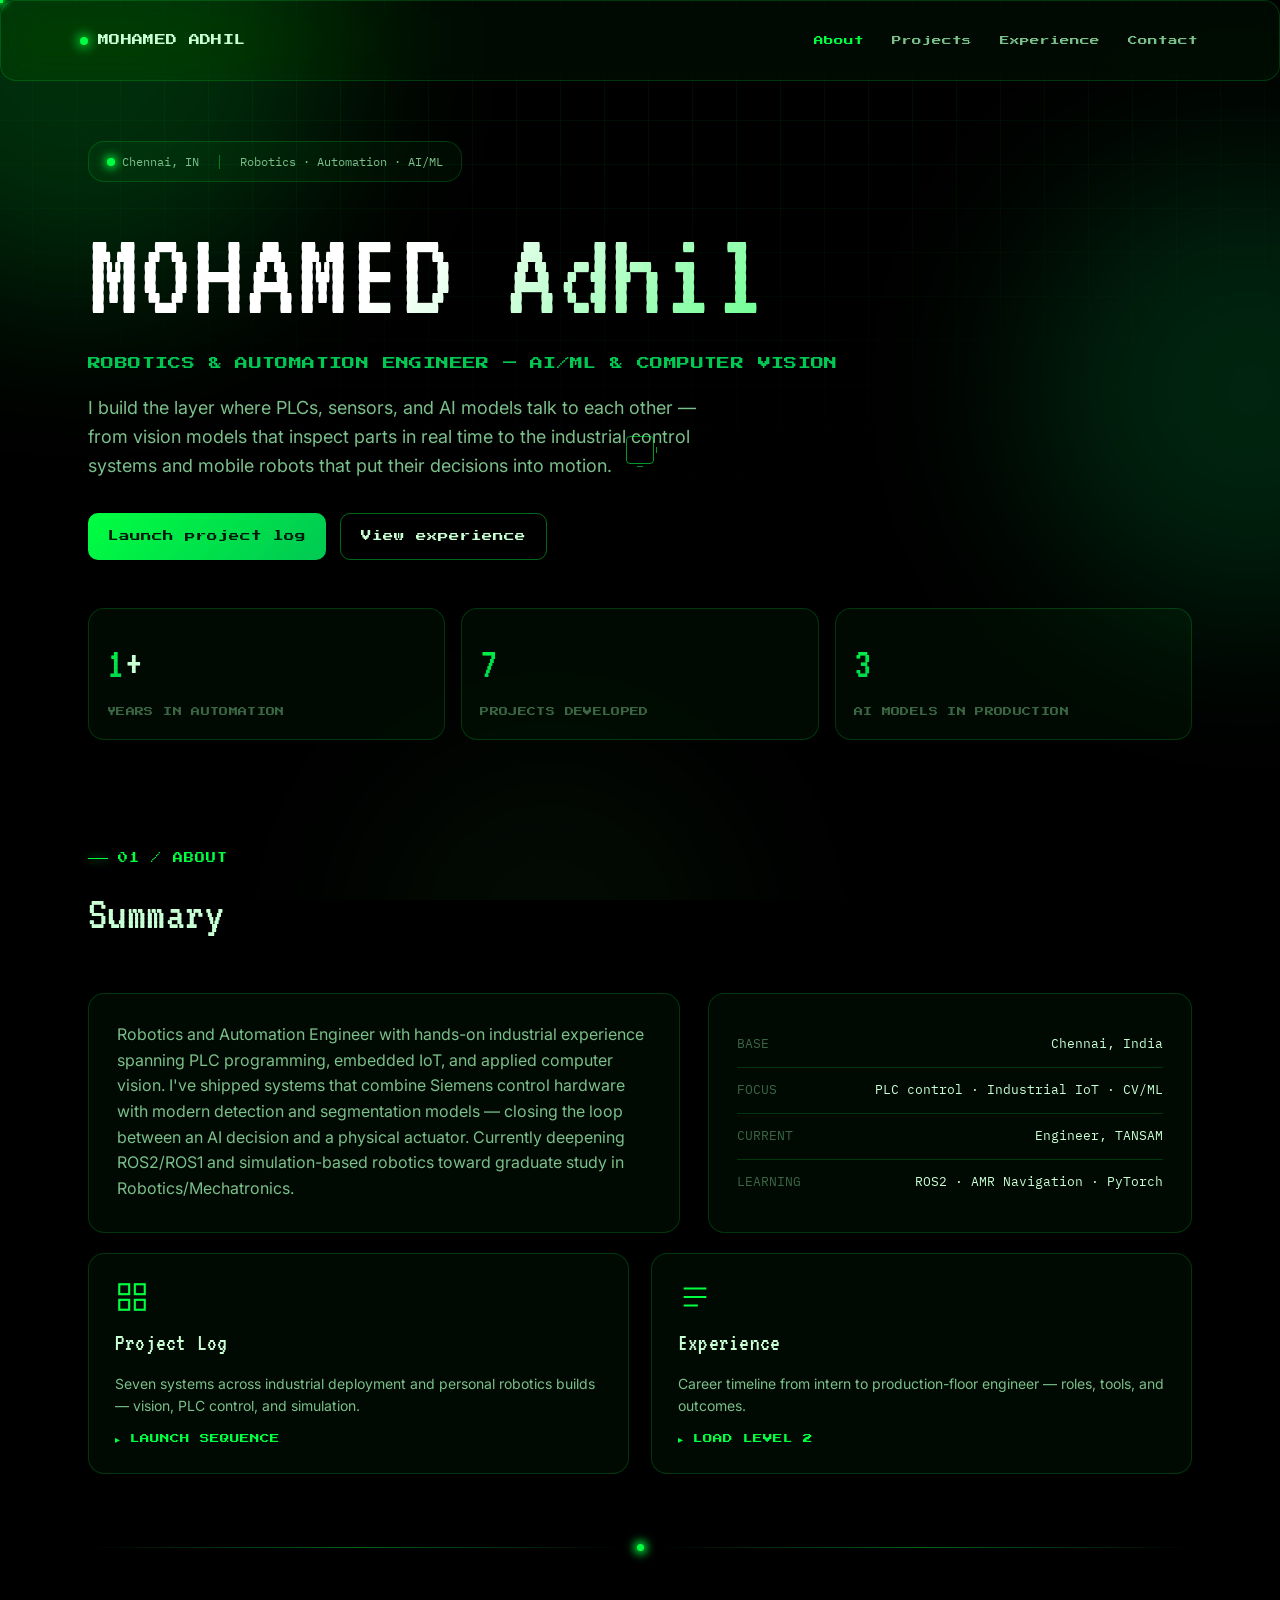
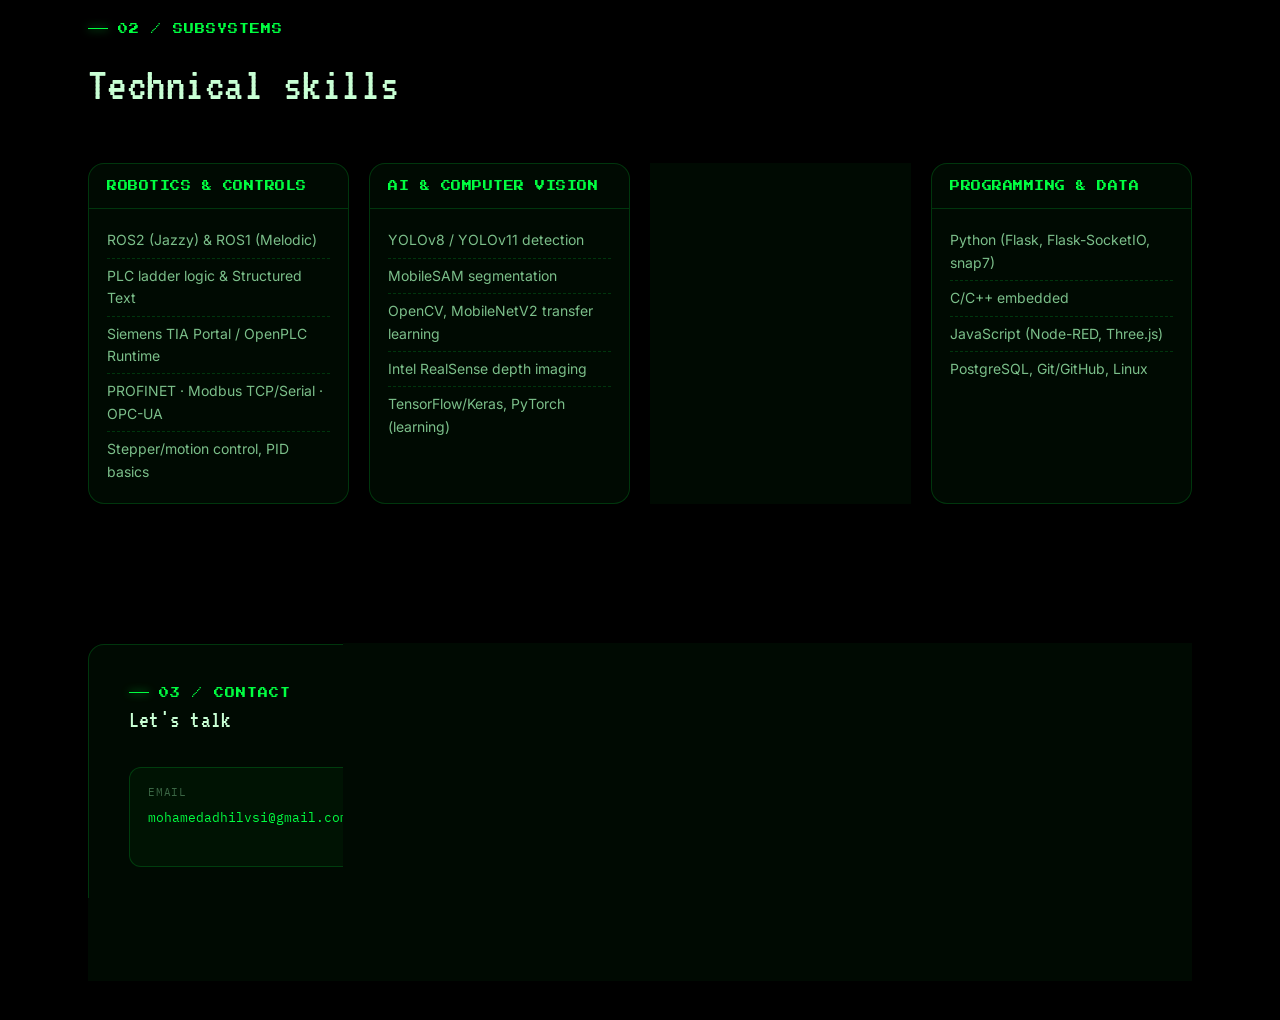
==== index.html @ 29d065bc "3D animated" ====
<!DOCTYPE html>
<html lang="en">

<head>
  <meta charset="UTF-8">
  <meta name="viewport" content="width=device-width, initial-scale=1.0">
  <title>Mohamed Adhil — Robotics &amp; Automation Engineer</title>
  <meta name="description" content="Portfolio of Mohamed Adhil — Robotics &amp; Automation Engineer working across PLC control, industrial IoT, and applied computer vision.">
  <link rel="preconnect" href="https://fonts.googleapis.com">
  <link rel="preconnect" href="https://fonts.gstatic.com" crossorigin>
  <link rel="stylesheet" href="shared.css">
  <style>
    .hero { padding: 60px 0 40px; perspective: 1200px; }
    .hero-inner { transition: transform .15s ease-out; transform-style: preserve-3d; }

    .status-bar {
      display: inline-flex; flex-wrap: wrap; gap: 20px; align-items: center;
      padding: 10px 18px; margin-bottom: 36px; font-family: var(--mono); font-size: 12px; color: var(--text-soft);
    }
    .status-bar span { display: flex; align-items: center; gap: 7px; }
    .led { width: 8px; height: 8px; border-radius: 50%; background: var(--cyan); box-shadow: 0 0 10px 2px var(--cyan); animation: pulse 2.2s ease-in-out infinite; }
    .status-bar .sep { width: 1px; height: 14px; background: var(--border-hi); }

    .hero h1 {
      font-size: clamp(64px, 11vw, 128px); line-height: 0.9;
      background: linear-gradient(135deg, #fff 30%, var(--cyan) 90%);
      -webkit-background-clip: text; background-clip: text; color: transparent;
    }
    .hero .role { font-family: var(--bit8); font-size: clamp(10px, 1.6vw, 13px); color: var(--violet); margin-top: 20px; letter-spacing: 0.03em; }
    .hero .thesis { max-width: 640px; margin-top: 20px; font-size: 18px; color: var(--text-soft); }

    .cta-row { display: flex; gap: 14px; margin-top: 32px; flex-wrap: wrap; }

    .stat-strip { display: grid; grid-template-columns: repeat(3,1fr); gap: 16px; margin-top: 48px; }
    @media (max-width:760px) { .stat-strip { grid-template-columns: repeat(1,1fr); } }
    .stat-card { padding: 20px 18px; text-align: left; }
    .stat-card .num { font-family: var(--pixel); font-size: 44px; color: var(--text); }
    .stat-card .num .grad { background: var(--grad); -webkit-background-clip: text; background-clip: text; color: transparent; }
    .stat-card .label { font-family: var(--bit8); font-size: 9px; color: var(--text-faint); letter-spacing: 0.04em; margin-top: 6px; text-transform: uppercase; }

    .about-grid { display: grid; grid-template-columns: 1.1fr 0.9fr; gap: 28px; }
    @media (max-width:760px) { .about-grid { grid-template-columns: 1fr; } }
    .about-card { padding: 28px; }
    .about-card p { color: var(--text-soft); font-size: 16px; margin: 0; }

    /* Quick-link cards to the two sibling pages */
    .hub-grid { display: grid; grid-template-columns: 1fr 1fr; gap: 22px; margin-top: 20px; }
    @media (max-width:760px) { .hub-grid { grid-template-columns: 1fr; } }
    .hub-card {
      padding: 26px; cursor: pointer; text-align: left; display: flex; flex-direction: column; gap: 10px;
      transition: transform .15s ease, border-color .2s ease;
    }
    .hub-card:hover { border-color: var(--border-hi); transform: translateY(-3px); }
    .hub-card .hub-icon { width: 34px; height: 34px; }
    .hub-card h3 { font-size: 24px; }
    .hub-card p { margin: 0; color: var(--text-soft); font-size: 14px; }
    .hub-card .go { font-family: var(--bit8); font-size: 9.5px; color: var(--cyan); margin-top: 4px; }
  </style>
</head>

<body>

  <div class="bg-fx">
    <canvas id="rain"></canvas>
    <div class="parallax-layer" id="blobLayer">
      <div class="blob b1"></div><div class="blob b2"></div><div class="blob b3"></div>
    </div>
    <div class="parallax-layer" id="gridLayer"><div class="grid-overlay"></div></div>
  </div>

  <header class="site-nav glass">
    <div class="nav-inner">
      <a href="index.html" class="brand"><span class="dot"></span>MOHAMED ADHIL</a>
      <nav class="links">
        <a href="#about" class="active">About</a>
        <a href="#" onclick="navigateWithTransition('projects.html','rocket');return false;">Projects</a>
        <a href="#" onclick="navigateWithTransition('experience.html','levelup');return false;">Experience</a>
        <a href="#contact">Contact</a>
      </nav>
    </div>
  </header>

  <main id="top">

    <section class="hero">
      <div class="wrap">
        <div class="hero-inner" id="heroInner">
          <div class="status-bar glass">
            <span><span class="led"></span>Chennai, IN</span>
            <span class="sep"></span><span>Robotics · Automation · AI/ML</span>
          </div>
          <h1>MOHAMED Adhil</h1>
          <div class="role">ROBOTICS &amp; AUTOMATION ENGINEER — AI/ML &amp; COMPUTER VISION</div>
          <p class="thesis">
            I build the layer where PLCs, sensors, and AI models talk to each other — from
            vision models that inspect parts in real time to the industrial control systems
            and mobile robots that put their decisions into motion.
          </p>
          <div class="cta-row">
            <a class="btn primary" href="#" onclick="navigateWithTransition('projects.html','rocket');return false;">Launch project log</a>
            <a class="btn" href="#" onclick="navigateWithTransition('experience.html','levelup');return false;">View experience</a>
          </div>

          <div class="stat-strip">
            <div class="stat-card glass"><div class="num"><span class="grad" data-count="1">0</span>+</div><div class="label">Years in Automation</div></div>
            <div class="stat-card glass"><div class="num"><span class="grad" data-count="7">0</span></div><div class="label">Projects Developed</div></div>
            <div class="stat-card glass"><div class="num"><span class="grad" data-count="3">0</span></div><div class="label">AI Models in Production</div></div>
          </div>
        </div>
      </div>
    </section>

    <section id="about">
      <div class="wrap">
        <div class="section-head"><div class="eyebrow">01 / About</div><h2>Summary</h2></div>
        <div class="about-grid">
          <div class="about-card glass">
            <p>
              Robotics and Automation Engineer with hands-on industrial experience spanning
              PLC programming, embedded IoT, and applied computer vision. I've shipped systems
              that combine Siemens control hardware with modern detection and segmentation
              models — closing the loop between an AI decision and a physical actuator.
              Currently deepening ROS2/ROS1 and simulation-based robotics toward graduate
              study in Robotics/Mechatronics.
            </p>
          </div>
          <div class="about-card glass facts">
            <div class="row"><span class="k">BASE</span><span class="v">Chennai, India</span></div>
            <div class="row"><span class="k">FOCUS</span><span class="v">PLC control · Industrial IoT · CV/ML</span></div>
            <div class="row"><span class="k">CURRENT</span><span class="v">Engineer, TANSAM</span></div>
            <div class="row"><span class="k">LEARNING</span><span class="v">ROS2 · AMR Navigation · PyTorch</span></div>
          </div>
        </div>

        <div class="hub-grid">
          <div class="hub-card glass" onclick="navigateWithTransition('projects.html','rocket')">
            <svg class="hub-icon" viewBox="0 0 24 24" fill="none" stroke="#00FF41" stroke-width="1.5"><rect x="3" y="3" width="7" height="7"/><rect x="14" y="3" width="7" height="7"/><rect x="3" y="14" width="7" height="7"/><rect x="14" y="14" width="7" height="7"/></svg>
            <h3>Project Log</h3>
            <p>Seven systems across industrial deployment and personal robotics builds — vision, PLC control, and simulation.</p>
            <span class="go">▸ LAUNCH SEQUENCE</span>
          </div>
          <div class="hub-card glass" onclick="navigateWithTransition('experience.html','levelup')">
            <svg class="hub-icon" viewBox="0 0 24 24" fill="none" stroke="#00FF41" stroke-width="1.5"><path d="M4 6h16M4 12h16M4 18h10"/></svg>
            <h3>Experience</h3>
            <p>Career timeline from intern to production-floor engineer — roles, tools, and outcomes.</p>
            <span class="go">▸ LOAD LEVEL 2</span>
          </div>
        </div>
      </div>
    </section>

    <div class="divider"><div class="line"></div><div class="blip"></div><div class="line"></div></div>

    <section id="skills">
      <div class="wrap">
        <div class="section-head"><div class="eyebrow">02 / Subsystems</div><h2>Technical skills</h2></div>
        <div class="skill-grid">
          <div class="skill-panel glass">
            <div class="head">ROBOTICS &amp; CONTROLS</div>
            <ul>
              <li>ROS2 (Jazzy) &amp; ROS1 (Melodic)</li>
              <li>PLC ladder logic &amp; Structured Text</li>
              <li>Siemens TIA Portal / OpenPLC Runtime</li>
              <li>PROFINET · Modbus TCP/Serial · OPC-UA</li>
              <li>Stepper/motion control, PID basics</li>
            </ul>
          </div>
          <div class="skill-panel glass">
            <div class="head">AI &amp; COMPUTER VISION</div>
            <ul>
              <li>YOLOv8 / YOLOv11 detection</li>
              <li>MobileSAM segmentation</li>
              <li>OpenCV, MobileNetV2 transfer learning</li>
              <li>Intel RealSense depth imaging</li>
              <li>TensorFlow/Keras, PyTorch (learning)</li>
            </ul>
          </div>
          <div class="skill-panel glass">
            <div class="head">EMBEDDED &amp; IoT</div>
            <ul>
              <li>ESP32, Arduino Uno</li>
              <li>Siemens SIMATIC IOT2050</li>
              <li>DHT11, HC-SR04, LM35 sensor interfacing</li>
              <li>Modbus TCP slave/master design</li>
            </ul>
          </div>
          <div class="skill-panel glass">
            <div class="head">PROGRAMMING &amp; DATA</div>
            <ul>
              <li>Python (Flask, Flask-SocketIO, snap7)</li>
              <li>C/C++ embedded</li>
              <li>JavaScript (Node-RED, Three.js)</li>
              <li>PostgreSQL, Git/GitHub, Linux</li>
            </ul>
          </div>
        </div>
      </div>
    </section>

  </main>

  <footer id="contact">
    <div class="wrap">
      <div class="contact-card glass">
        <div class="eyebrow">03 / Contact</div>
        <h2>Let's talk</h2>
        <div class="contact-grid">
          <div class="contact-item"><span class="k">Email</span><a href="mailto:your.email@example.com">mohamedadhilvsi@gmail.com</a></div>
          <div class="contact-item"><span class="k">Phone</span><a href="tel:+910000000000">+91 9940407474</a></div>
          <div class="contact-item"><span class="k">LinkedIn</span><a href="#" target="_blank" rel="noopener">linkedin.com/in/mohamed-adhil-bb4415232</a></div>
          <div class="contact-item"><span class="k">GitHub</span><a href="#" target="_blank" rel="noopener">github.com/adhil47</a></div>
        </div>
        <div class="foot-note"><span>Chennai, India</span><span>Built by hand, no template.</span></div>
      </div>
    </div>
  </footer>

  <script src="shared.js"></script>
  <script>
    /* Count-up stats (index-page only) */
    var counters = document.querySelectorAll('[data-count]');
    var counted = new WeakSet();
    function animateCount(el) {
      var target = parseInt(el.getAttribute('data-count'), 10);
      if (reduceMotion) { el.textContent = target; return; }
      var duration = 1100, startTime = null;
      function step(ts) {
        if (!startTime) startTime = ts;
        var progress = Math.min((ts - startTime) / duration, 1);
        el.textContent = Math.floor(progress * target);
        if (progress < 1) requestAnimationFrame(step); else el.textContent = target;
      }
      requestAnimationFrame(step);
    }
    var obs = new IntersectionObserver(function (entries) {
      entries.forEach(function (entry) {
        if (entry.isIntersecting && !counted.has(entry.target)) { counted.add(entry.target); animateCount(entry.target); }
      });
    }, { threshold: 0.5 });
    counters.forEach(function (c) { obs.observe(c); });
  </script>
</body>
</html>
---- shared.css ----
/* ============================================================
   SHARED.CSS — tokens, background fx, nav, common components
   Theme: terminal-green "mission control" with 8-bit accents
   ============================================================ */

@import url('https://fonts.googleapis.com/css2?family=VT323&family=Press+Start+2P&family=IBM+Plex+Mono:wght@400;500;600&family=Inter:wght@400;500;600;700&display=swap');

:root {
  --bg:        #000000;
  --bg-2:      #040a05;
  --glass:     rgba(0, 255, 65, 0.04);
  --glass-hi:  rgba(0, 255, 65, 0.09);
  --border:    rgba(0, 255, 65, 0.18);
  --border-hi: rgba(0, 255, 65, 0.40);
  --text:      #C8FFD4;
  --text-soft: #7BBF8A;
  --text-faint: #3A6644;
  --cyan:      #00FF41;
  --violet:    #00C853;
  --amber:     #76FF03;
  --grad:      linear-gradient(135deg, #00FF41, #00C853);

  /* Pixel display face — big, blocky, terminal-CRT. Used for headings. */
  --pixel: 'VT323', monospace;
  /* True 8-bit face — used sparingly for badges/eyebrows/nav only. */
  --bit8: 'Press Start 2P', monospace;
  --mono: 'IBM Plex Mono', monospace;
  --body: 'Inter', sans-serif;
  --maxw: 1160px;
}

@media (prefers-reduced-motion: reduce) {
  * {
    animation-duration: 0.001ms !important;
    animation-iteration-count: 1 !important;
    transition-duration: 0.001ms !important;
  }
}

* { box-sizing: border-box; }
html { scroll-behavior: smooth; }

body {
  margin: 0;
  background: var(--bg);
  color: var(--text);
  font-family: var(--body);
  font-size: 16px;
  line-height: 1.6;
  -webkit-font-smoothing: antialiased;
  position: relative;
  overflow-x: hidden;
}

a { color: inherit; }
img, video { max-width: 100%; display: block; }

.wrap {
  max-width: var(--maxw);
  margin: 0 auto;
  padding: 0 28px;
  position: relative;
  z-index: 2;
}

/* ===== Ambient background (shared on every page) ===== */
.bg-fx { position: fixed; inset: 0; z-index: 0; overflow: hidden; pointer-events: none; }
#rain { position: absolute; inset: 0; width: 100%; height: 100%; opacity: 0.55; }

.parallax-layer { position: absolute; inset: -60px; transition: transform .15s ease-out; }

.blob { position: absolute; border-radius: 50%; filter: blur(90px); opacity: 0.18; }
.blob.b1 { width: 520px; height: 520px; background: #00FF41; top: -160px; left: -120px; animation: drift1 22s ease-in-out infinite; }
.blob.b2 { width: 460px; height: 460px; background: #00C853; top: 220px; right: -140px; animation: drift2 26s ease-in-out infinite; }
.blob.b3 { width: 380px; height: 380px; background: #1B5E20; bottom: -160px; left: 30%; animation: drift1 30s ease-in-out infinite reverse; opacity: 0.12; }

@keyframes drift1 { 0%, 100% { transform: translate(0,0); } 50% { transform: translate(40px, 60px); } }
@keyframes drift2 { 0%, 100% { transform: translate(0,0); } 50% { transform: translate(-50px, 40px); } }

.grid-overlay {
  position: absolute; inset: -40px;
  background-image:
    linear-gradient(rgba(0,255,65,0.05) 1px, transparent 1px),
    linear-gradient(90deg, rgba(0,255,65,0.05) 1px, transparent 1px);
  background-size: 44px 44px;
  mask-image: radial-gradient(ellipse 80% 60% at 50% 0%, black 40%, transparent 90%);
}

/* ===== Glass ===== */
.glass {
  background: var(--glass);
  border: 1px solid var(--border);
  backdrop-filter: blur(18px) saturate(140%);
  -webkit-backdrop-filter: blur(18px) saturate(140%);
  border-radius: 16px;
}

/* ===== Nav ===== */
header.site-nav { position: sticky; top: 0; z-index: 50; padding: 18px 0; }
.nav-inner {
  max-width: var(--maxw); margin: 0 auto; padding: 10px 20px;
  display: flex; align-items: center; justify-content: space-between;
}
.brand {
  font-family: var(--bit8); font-size: 11px; letter-spacing: 0.03em;
  text-decoration: none; display: flex; align-items: center; gap: 10px;
}
.brand .dot { width: 8px; height: 8px; border-radius: 50%; background: var(--cyan); box-shadow: 0 0 12px 2px var(--cyan); }
nav.links { display: flex; gap: 24px; }
nav.links a {
  font-family: var(--bit8); font-size: 9.5px; color: var(--text-soft);
  text-decoration: none; transition: color .2s; padding: 4px 2px;
}
nav.links a.active { color: var(--cyan); }
nav.links a:hover { color: var(--cyan); }
@media (max-width:720px) { nav.links { display: none; } }

.eyebrow {
  font-family: var(--bit8); font-size: 10px; letter-spacing: 0.1em; text-transform: uppercase;
  color: var(--cyan); display: flex; align-items: center; gap: 10px;
}
.eyebrow::before { content: ""; width: 20px; height: 1px; background: var(--cyan); box-shadow: 0 0 8px var(--cyan); }

h1, h2, h3 { font-family: var(--pixel); margin: 0; letter-spacing: 0.01em; font-weight: 400; }

.btn {
  font-family: var(--bit8); font-size: 10.5px; padding: 14px 20px; border-radius: 10px;
  text-decoration: none; display: inline-flex; align-items: center; gap: 8px;
  border: 1px solid var(--border-hi); color: var(--text); transition: all .2s ease; cursor: pointer;
}
.btn.primary { background: var(--grad); color: #001A07; border: none; }
.btn.primary:hover { filter: brightness(1.1); transform: translateY(-2px); }
.btn:not(.primary):hover { background: var(--glass-hi); border-color: var(--cyan); }

/* ===== Section shell ===== */
section { padding: 70px 0; }
.section-head { margin-bottom: 40px; }
.section-head h2 { font-size: clamp(34px,5vw,48px); margin-top: 10px; }

.divider { display: flex; align-items: center; gap: 14px; padding: 0 28px; max-width: var(--maxw); margin: 0 auto; }
.divider .line { flex: 1; height: 1px; background: linear-gradient(90deg, transparent, var(--border-hi), transparent); }
.divider .blip { width: 7px; height: 7px; border-radius: 50%; background: var(--cyan); box-shadow: 0 0 10px 3px var(--cyan); animation: pulse 2.4s ease-in-out infinite; }
@keyframes pulse { 0%, 100% { opacity: 1; } 50% { opacity: 0.4; } }

/* ===== Cards (used by projects + skills + timeline) ===== */
.card {
  padding: 0; overflow: hidden; transition: transform .12s ease, box-shadow .3s ease, border-color .3s ease;
  transform-style: preserve-3d; will-change: transform;
}
.card:hover { border-color: var(--border-hi); box-shadow: 0 20px 60px -20px rgba(0,255,65,0.25); }
.card-head {
  display: flex; align-items: center; gap: 10px; justify-content: space-between; padding: 14px 18px;
  font-family: var(--mono); font-size: 12px; letter-spacing: 0.05em; border-bottom: 1px solid var(--border);
}
.card-head .code-group { display: flex; align-items: center; gap: 10px; }
.card-head .code { color: var(--cyan); }
.status-pill { font-family: var(--bit8); font-size: 8px; letter-spacing: 0.05em; padding: 5px 8px; border-radius: 20px; border: 1px solid currentColor; }
.status-pill.deployed { color: var(--cyan); }
.status-pill.prototype { color: var(--amber); }
.status-pill.learning { color: var(--violet); }

.icon-badge {
  width: 30px; height: 30px; border-radius: 6px; display: flex; align-items: center; justify-content: center;
  background: rgba(0,255,65,0.07); border: 1px solid var(--border-hi); flex-shrink: 0;
}
.icon-badge svg { width: 18px; height: 18px; shape-rendering: crispEdges; }

.card-body { padding: 20px; display: flex; flex-direction: column; gap: 12px; }
.card-body h3 { font-size: 22px; }
.card-body p { color: var(--text-soft); font-size: 14.5px; margin: 0; }

.tag-row { display: flex; flex-wrap: wrap; gap: 8px; margin-top: 6px; }
.tag {
  font-family: var(--mono); font-size: 11px; padding: 4px 10px; border-radius: 20px;
  background: rgba(0,255,65,0.06); border: 1px solid rgba(0,255,65,0.2); color: var(--text-soft);
}

.group-label {
  font-family: var(--bit8); font-size: 9.5px; letter-spacing: 0.06em; text-transform: uppercase;
  color: var(--text-faint); margin: 8px 0 18px; display: flex; align-items: center; gap: 10px;
}
.group-label .tag-chip { color: var(--cyan); border: 1px solid rgba(0,255,65,0.4); padding: 4px 10px; border-radius: 20px; }
.group-label .line { flex: 1; height: 1px; background: var(--border); }

.project-grid { display: grid; grid-template-columns: repeat(auto-fit, minmax(360px,1fr)); gap: 22px; perspective: 1200px; }
.project-block + .project-block { margin-top: 44px; }

/* ===== Facts / mono rows (about card) ===== */
.facts .row { display: flex; justify-content: space-between; padding: 12px 0; border-bottom: 1px solid var(--border); font-family: var(--mono); font-size: 13px; }
.facts .row:last-child { border-bottom: none; }
.facts .k { color: var(--text-faint); }
.facts .v { color: var(--text); text-align: right; }

/* ===== Skills ===== */
.skill-grid { display: grid; grid-template-columns: repeat(auto-fit, minmax(250px,1fr)); gap: 20px; }
.skill-panel { padding: 0; overflow: hidden; }
.skill-panel .head { font-family: var(--bit8); font-size: 10px; letter-spacing: 0.05em; padding: 14px 18px; border-bottom: 1px solid var(--border); color: var(--cyan); }
.skill-panel ul { list-style: none; margin: 0; padding: 14px 18px; }
.skill-panel li { font-size: 14px; color: var(--text-soft); padding: 6px 0; border-bottom: 1px dashed var(--border); }
.skill-panel li:last-child { border-bottom: none; }

/* ===== Experience timeline ===== */
.timeline { position: relative; padding-left: 26px; }
.timeline::before { content: ""; position: absolute; left: 6px; top: 6px; bottom: 6px; width: 2px; background: linear-gradient(180deg, var(--cyan), var(--violet) 60%, transparent); }
.exp-item { position: relative; padding-bottom: 40px; }
.exp-item:last-child { padding-bottom: 0; }
.exp-item::before {
  content: ""; position: absolute; left: -26px; top: 4px; width: 13px; height: 13px; border-radius: 50%;
  background: var(--bg); border: 2px solid var(--cyan); box-shadow: 0 0 12px 2px rgba(0,255,65,0.5);
}
.exp-card { padding: 20px 22px; }
.exp-head { display: flex; flex-wrap: wrap; align-items: baseline; gap: 10px; margin-bottom: 8px; }
.exp-head h3 { font-size: 22px; }
.exp-head .org { color: var(--cyan); font-family: var(--mono); font-size: 13px; }
.exp-head .dates { margin-left: auto; font-family: var(--mono); font-size: 12px; color: var(--text-faint); }
.exp-card ul { margin: 8px 0 0; padding-left: 18px; color: var(--text-soft); font-size: 14.5px; }
.exp-card li { margin-bottom: 5px; }
.exp-icon {
  width: 34px; height: 34px; border-radius: 8px; display: flex; align-items: center; justify-content: center;
  background: rgba(0,255,65,0.07); border: 1px solid var(--border-hi); flex-shrink: 0;
}
.exp-icon svg { width: 20px; height: 20px; shape-rendering: crispEdges; }

.placeholder-note {
  font-family: var(--mono); font-size: 12px; color: var(--amber); background: rgba(118,255,3,0.07);
  border: 1px dashed var(--amber); border-radius: 8px; padding: 8px 12px; display: inline-block;
}

/* ===== Footer / contact ===== */
footer { padding: 70px 0 40px; }
.contact-card { padding: 40px; }
.contact-grid { display: grid; grid-template-columns: repeat(auto-fit, minmax(220px,1fr)); gap: 16px; margin-top: 28px; }
.contact-item { padding: 16px 18px; border-radius: 12px; background: rgba(0,255,65,0.04); border: 1px solid var(--border); font-family: var(--mono); font-size: 13px; }
.contact-item .k { color: var(--text-faint); display: block; margin-bottom: 6px; font-size: 11px; letter-spacing: 0.07em; text-transform: uppercase; }
.contact-item a { color: var(--cyan); text-decoration: none; }
.contact-item a:hover { text-decoration: underline; }
.foot-note { margin-top: 34px; padding-top: 20px; border-top: 1px solid var(--border); font-family: var(--mono); font-size: 11px; color: var(--text-faint); display: flex; justify-content: space-between; flex-wrap: wrap; gap: 10px; }

/* ============================================================
   PAGE TRANSITION OVERLAY (shared across index / projects / experience)
   Modes: rocket (→ projects), levelup (→ experience), boot (→ home)
   ============================================================ */
#transitionOverlay {
  position: fixed; inset: 0; z-index: 500; background: #000;
  display: flex; align-items: center; justify-content: center;
  opacity: 0; pointer-events: none; transition: opacity .25s ease;
}
#transitionOverlay.visible { opacity: 1; pointer-events: all; }

.t-console {
  width: min(380px, 84vw); font-family: var(--mono); font-size: 12px; color: var(--cyan); text-align: left;
}
.t-console .t-line { display: block; opacity: 0; margin-bottom: 5px; transform: translateX(-10px); animation: tFadeIn .3s ease forwards; }
@keyframes tFadeIn { to { opacity: 1; transform: translateX(0); } }
.t-console .t-line::before { content: '> '; color: var(--cyan); }
.t-bar { width: 100%; height: 4px; background: rgba(0,255,65,0.15); border-radius: 2px; overflow: hidden; margin-top: 14px; }
.t-bar-fill { height: 100%; width: 0%; background: var(--grad); border-radius: 2px; transition: width .08s linear; box-shadow: 0 0 10px var(--cyan); }

/* Level-up (experience) mode: retro arcade banner */
.t-levelbanner {
  font-family: var(--bit8); font-size: clamp(14px, 3vw, 20px); color: var(--cyan); text-align: center;
  text-shadow: 0 0 12px var(--cyan); letter-spacing: 0.06em; margin-bottom: 22px;
  animation: levelFlicker 1.2s steps(2) infinite;
}
@keyframes levelFlicker { 0%,100% { opacity: 1; } 50% { opacity: 0.75; } }

/* Boot mode: crt power-on */
.t-crt-line {
  position: absolute; left: 0; right: 0; top: 50%; height: 2px; background: var(--cyan);
  box-shadow: 0 0 20px var(--cyan); transform: scaleY(1); opacity: 0;
}
#transitionOverlay.boot .t-crt-line { animation: crtOpen .5s ease-out forwards; }
@keyframes crtOpen {
  0%   { opacity: 1; transform: scaleY(0.02); }
  60%  { opacity: 1; transform: scaleY(1.4); }
  100% { opacity: 0; transform: scaleY(2.4); }
}

.pixel-loader { display: flex; gap: 6px; justify-content: center; margin-top: 18px; }
.pixel-loader span {
  width: 10px; height: 10px; background: var(--cyan); box-shadow: 0 0 8px var(--cyan);
  animation: pixelBlink 1s steps(1) infinite;
}
.pixel-loader span:nth-child(2) { animation-delay: .15s; }
.pixel-loader span:nth-child(3) { animation-delay: .3s; }
.pixel-loader span:nth-child(4) { animation-delay: .45s; }
@keyframes pixelBlink { 0%,49% { opacity: 1; } 50%,100% { opacity: 0.15; } }

/* Page entrance reveal (plays on every page load, after overlay hides) */
.page-enter { animation: pageEnter .5s ease both; }
@keyframes pageEnter { from { opacity: 0; transform: translateY(10px); } to { opacity: 1; transform: translateY(0); } }

/* ============================================================
   CUSTOM CURSOR — pixel reticle + trailing dot + particle trail
   Only enabled on fine-pointer devices, JS adds .custom-cursor to <body>
   ============================================================ */
body.custom-cursor, body.custom-cursor a, body.custom-cursor button, body.custom-cursor .btn { cursor: none; }

#cursorDot {
  position: fixed; top: 0; left: 0; width: 6px; height: 6px; background: var(--cyan);
  box-shadow: 0 0 8px 2px var(--cyan); pointer-events: none; z-index: 900;
  transform: translate3d(-50%, -50%, 0); border-radius: 1px;
}

#cursorRing {
  position: fixed; top: 0; left: 0; width: 28px; height: 28px; pointer-events: none; z-index: 899;
  transform: translate3d(-50%, -50%, 0); border: 1.5px solid var(--cyan); opacity: 0.6;
  transition: width .18s ease, height .18s ease, border-color .18s ease, opacity .18s ease, border-radius .18s ease;
  border-radius: 4px;
}
#cursorRing::before, #cursorRing::after { content: ''; position: absolute; background: var(--cyan); }
#cursorRing::before { top: -1.5px; left: 40%; width: 20%; height: 1.5px; box-shadow: 0 30px 0 var(--cyan); }
#cursorRing::after { left: -1.5px; top: 40%; height: 20%; width: 1.5px; box-shadow: 30px 0 0 var(--cyan); }

#cursorRing.hover {
  width: 44px; height: 44px; border-color: var(--amber); opacity: 0.9; border-radius: 6px;
}

.cursor-pixel {
  position: fixed; top: 0; left: 0; width: 4px; height: 4px; background: var(--cyan);
  pointer-events: none; z-index: 898; border-radius: 1px;
  animation: cursorPixelFade .6s ease-out forwards;
}
@keyframes cursorPixelFade {
  0%   { opacity: 0.7; transform: translate3d(-50%, -50%, 0) scale(1); }
  100% { opacity: 0; transform: translate3d(-50%, -50%, 0) scale(0.2) translateY(-10px); }
}
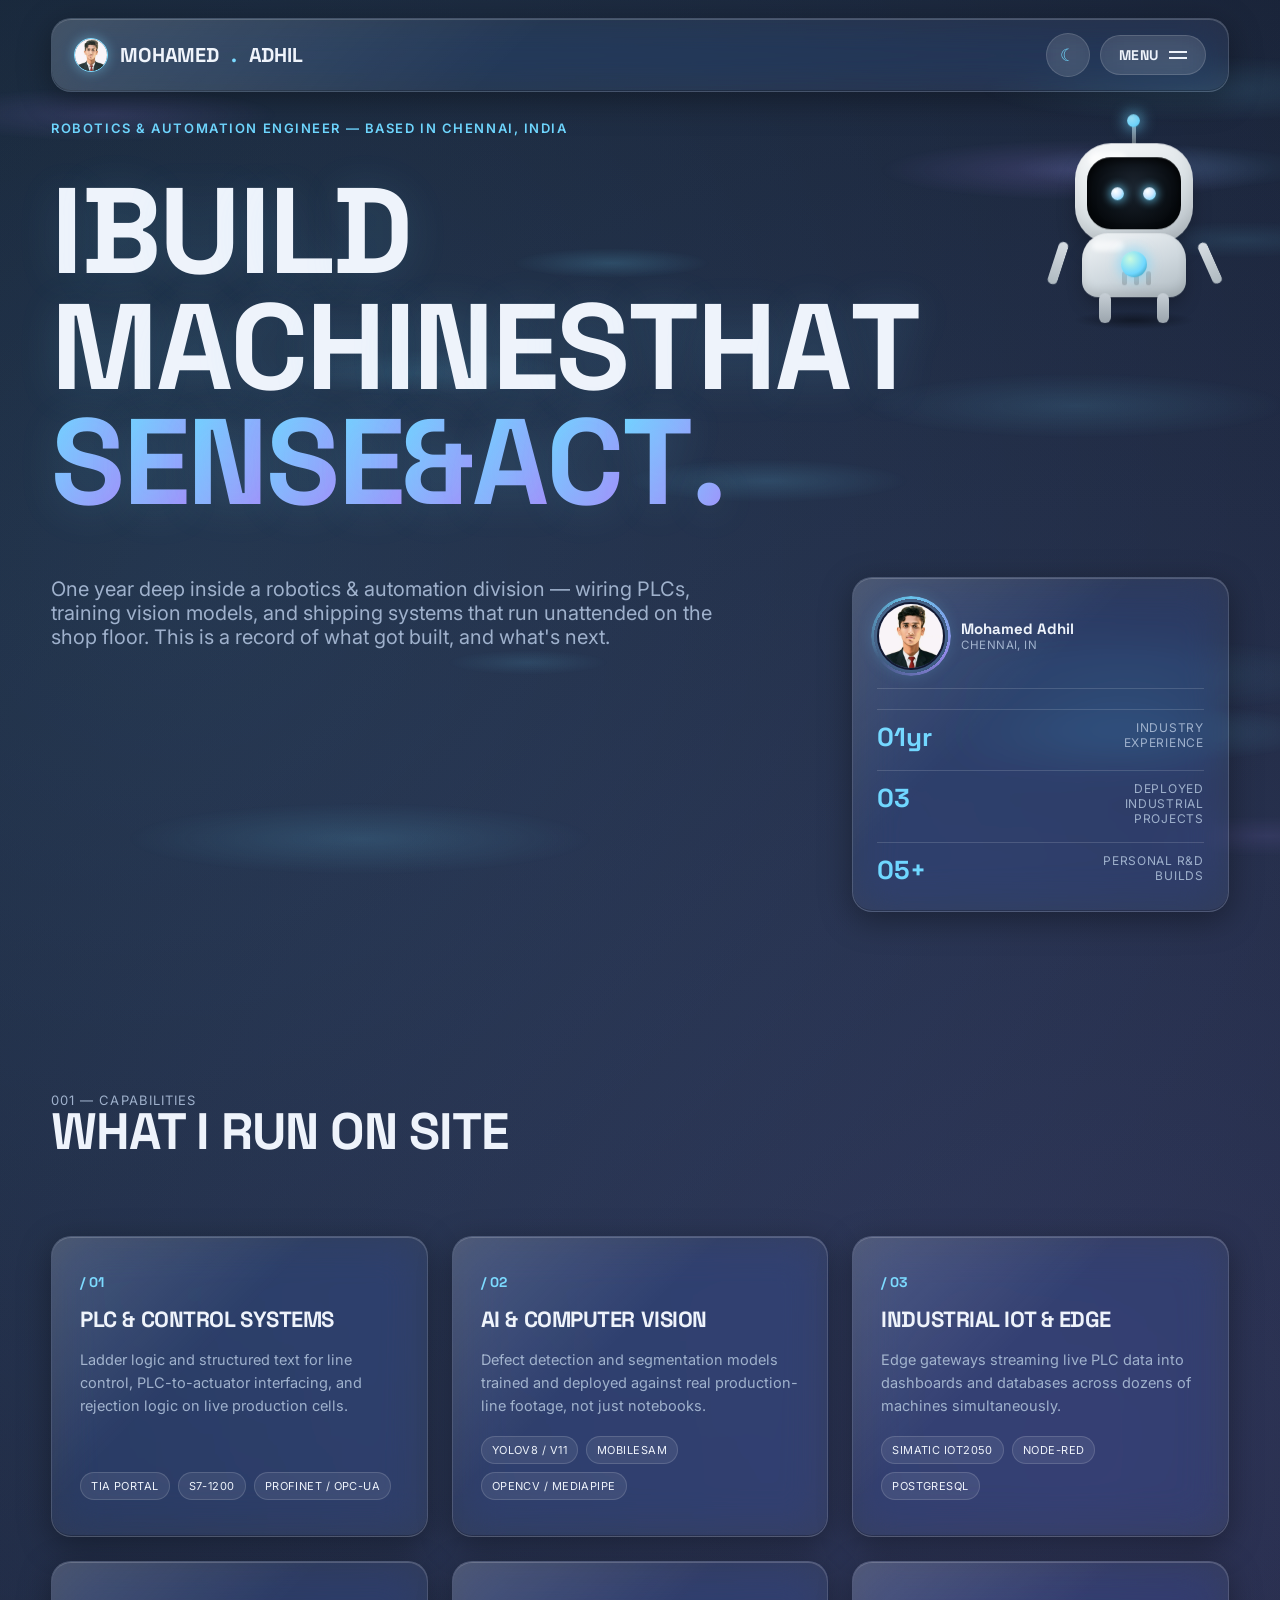
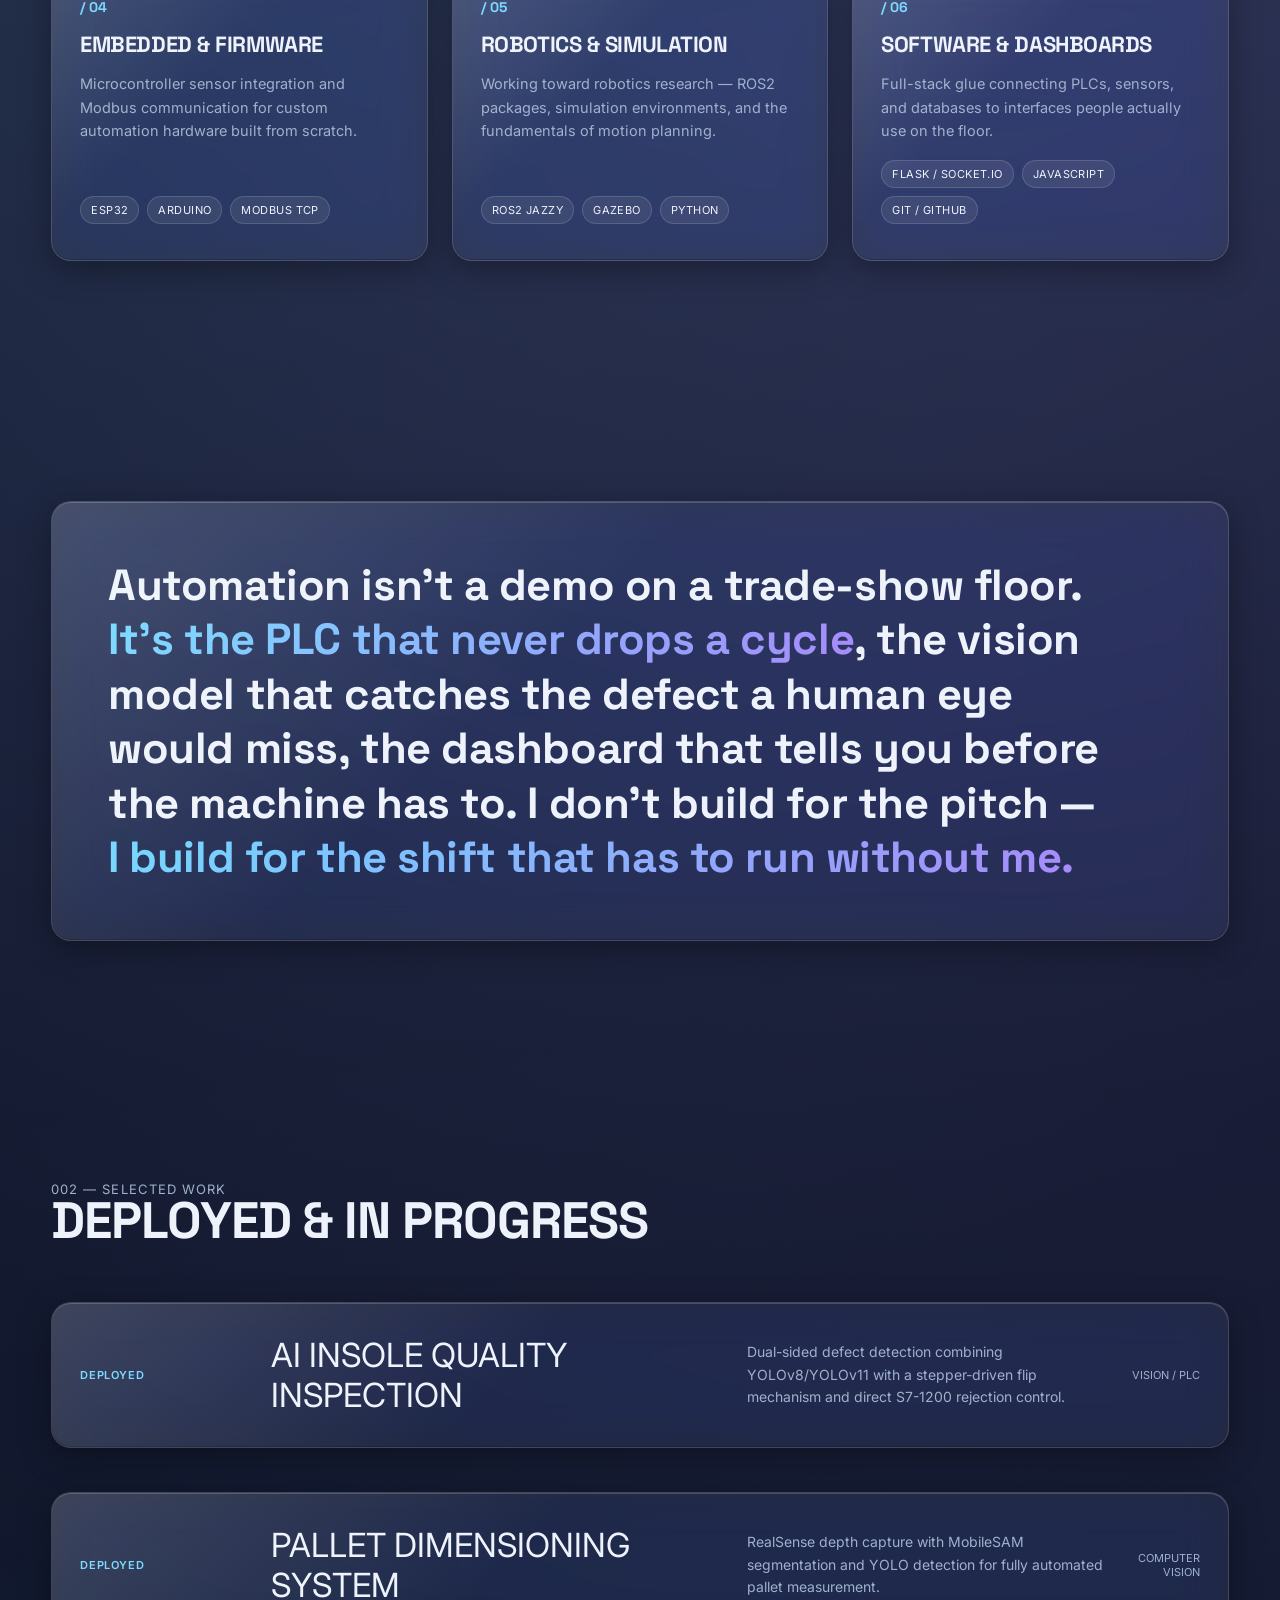
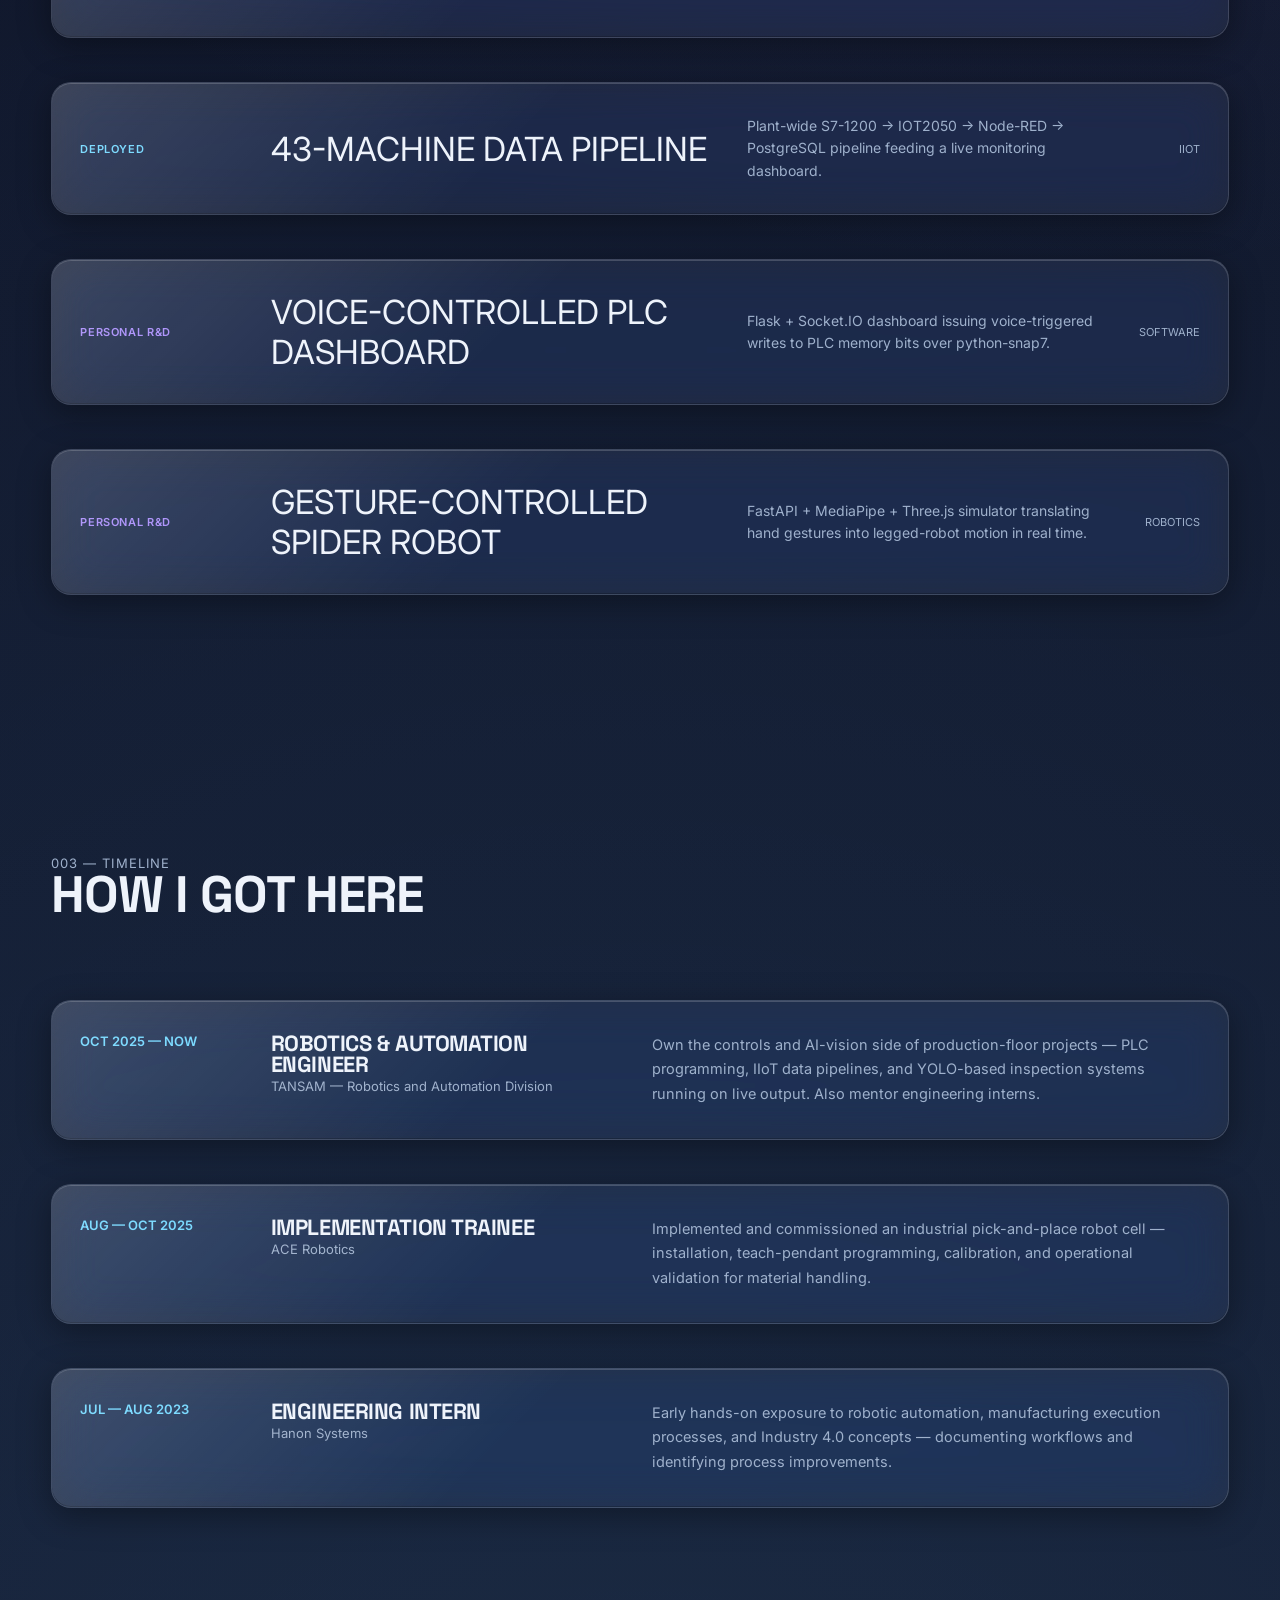
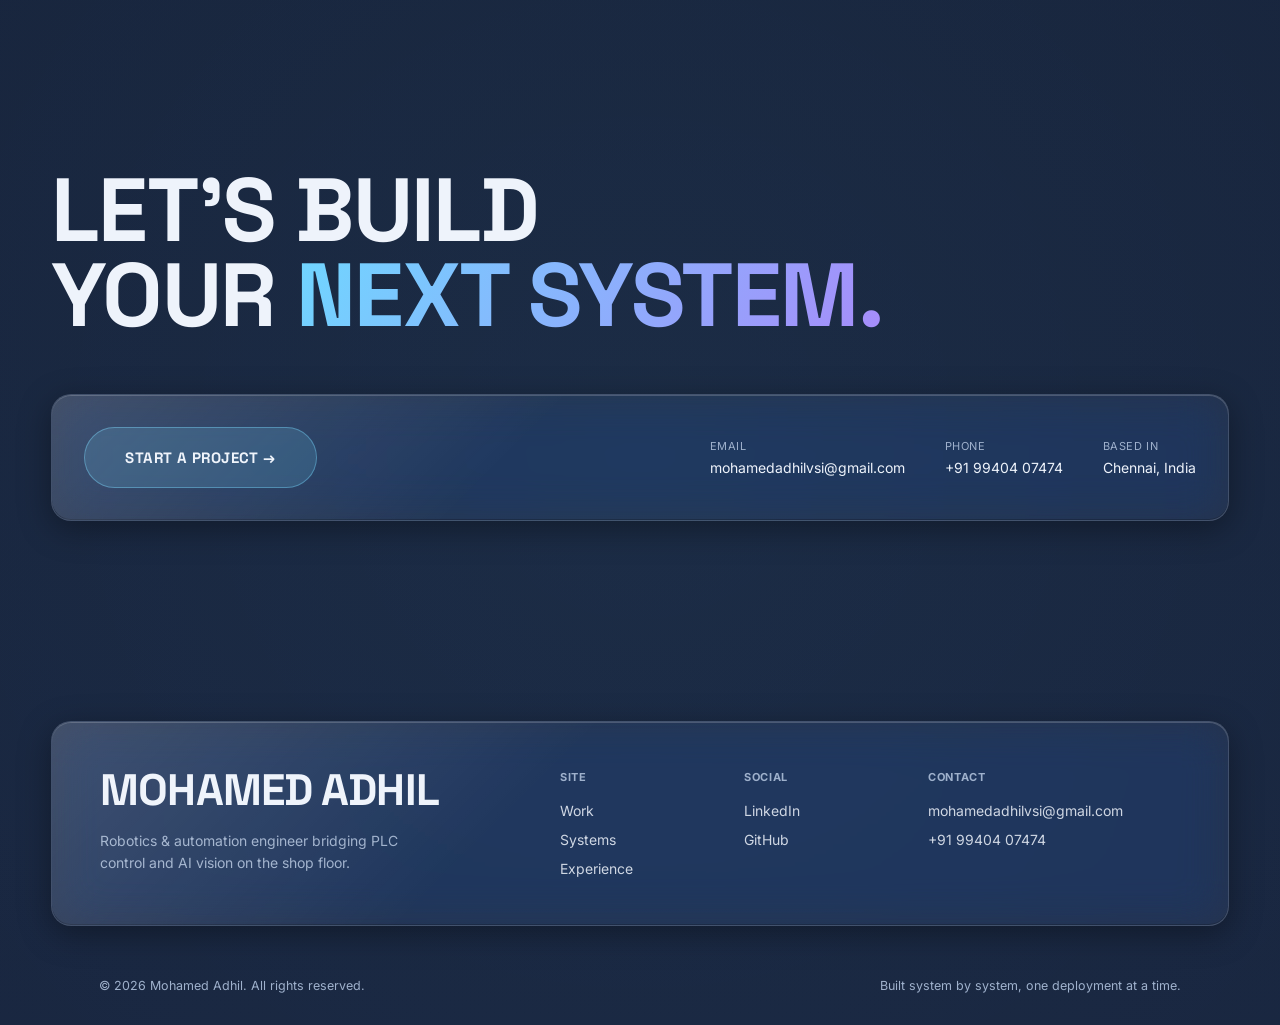
==== commit fff6c9ca: "Single html" ====
--- a/index.html
+++ b/index.html
@@ -1,243 +1,1177 @@
 <!DOCTYPE html>
 <html lang="en">
-
 <head>
-  <meta charset="UTF-8">
-  <meta name="viewport" content="width=device-width, initial-scale=1.0">
-  <title>Mohamed Adhil — Robotics &amp; Automation Engineer</title>
-  <meta name="description" content="Portfolio of Mohamed Adhil — Robotics &amp; Automation Engineer working across PLC control, industrial IoT, and applied computer vision.">
-  <link rel="preconnect" href="https://fonts.googleapis.com">
-  <link rel="preconnect" href="https://fonts.gstatic.com" crossorigin>
-  <link rel="stylesheet" href="shared.css">
-  <style>
-    .hero { padding: 60px 0 40px; perspective: 1200px; }
-    .hero-inner { transition: transform .15s ease-out; transform-style: preserve-3d; }
-
-    .status-bar {
-      display: inline-flex; flex-wrap: wrap; gap: 20px; align-items: center;
-      padding: 10px 18px; margin-bottom: 36px; font-family: var(--mono); font-size: 12px; color: var(--text-soft);
+<meta charset="UTF-8">
+<meta name="viewport" content="width=device-width, initial-scale=1.0">
+<title>Mohamed Adhil — Robotics & Automation Engineer</title>
+<meta name="description" content="Portfolio of Mohamed Adhil — Robotics & Automation Engineer working across PLC control, industrial IoT, and applied computer vision.">
+<link rel="preconnect" href="https://fonts.googleapis.com">
+<link rel="preconnect" href="https://fonts.gstatic.com" crossorigin>
+<link href="https://fonts.googleapis.com/css2?family=Space+Grotesk:wght@500;700&family=Inter:wght@400;500;600&display=swap" rel="stylesheet">
+<style>
+  :root{
+    --bg-1:#0b0f1e;
+    --bg-2:#131a33;
+    --ink:#eef3fb;
+    --muted:#9fb1cc;
+    --accent:#6fd7ff;
+    --accent-2:#a78bfa;
+    --glass:rgba(255,255,255,0.06);
+    --glass-strong:rgba(255,255,255,0.10);
+    --line:rgba(255,255,255,0.14);
+    --shadow-1:rgba(0,0,0,0.35);
+    --shadow-hi:rgba(255,255,255,0.18);
+    --shadow-lo:rgba(0,0,0,0.2);
+  }
+  html[data-theme="light"]{
+    --bg-1:#f3f6fc;
+    --bg-2:#e6ecf7;
+    --ink:#131826;
+    --muted:#5b6982;
+    --accent:#0891b2;
+    --accent-2:#7c3aed;
+    --glass:rgba(20,30,55,0.05);
+    --glass-strong:rgba(20,30,55,0.09);
+    --line:rgba(20,30,55,0.14);
+    --shadow-1:rgba(30,40,70,0.10);
+    --shadow-hi:rgba(255,255,255,0.7);
+    --shadow-lo:rgba(30,40,70,0.06);
+  }
+  html{transition:background .3s ease;}
+  body{transition:background .3s ease, color .3s ease;}
+  *{margin:0;padding:0;box-sizing:border-box;}
+  html{scroll-behavior:smooth;}
+  body{
+    background:
+      radial-gradient(circle at 15% 10%, rgba(111,215,255,0.16), transparent 45%),
+      radial-gradient(circle at 85% 25%, rgba(167,139,250,0.18), transparent 45%),
+      radial-gradient(circle at 50% 90%, rgba(111,215,255,0.10), transparent 50%),
+      linear-gradient(180deg, var(--bg-1), var(--bg-2));
+    color:var(--ink);
+    font-family:'Inter',sans-serif;
+    overflow-x:hidden;
+    position:relative;
+    min-height:100vh;
+  }
+  h1,h2,h3,.display{
+    font-family:'Space Grotesk',sans-serif;
+    font-weight:700;
+    letter-spacing:-0.02em;
+    line-height:0.95;
+  }
+  a{color:inherit;text-decoration:none;}
+  .wrap{width:100%;padding:0 4vw;}
+
+  canvas#orb-field{
+    position:fixed;
+    inset:0;
+    width:100%;
+    height:100%;
+    z-index:0;
+    pointer-events:none;
+  }
+
+  /* GRID */
+  .grid12{
+    display:grid;
+    grid-template-columns:repeat(12,1fr);
+    gap:24px;
+    padding:0 4vw;
+    position:relative;
+    z-index:2;
+  }
+
+  /* GLASS PANEL BASE */
+  .glass{
+    background:var(--glass);
+    backdrop-filter:blur(22px) saturate(160%);
+    -webkit-backdrop-filter:blur(22px) saturate(160%);
+    border:1px solid var(--line);
+    box-shadow:
+      0 8px 32px var(--shadow-1),
+      inset 0 1px 0 var(--shadow-hi),
+      inset 0 -1px 0 var(--shadow-lo);
+    border-radius:20px;
+    position:relative;
+  }
+  .glass::before{
+    content:"";
+    position:absolute;
+    inset:0;
+    border-radius:20px;
+    background:linear-gradient(135deg, rgba(255,255,255,0.14), transparent 40%);
+    pointer-events:none;
+  }
+
+  /* TOP BAR */
+  .topbar{
+    position:fixed;
+    top:18px;left:4vw;right:4vw;
+    z-index:100;
+    display:flex;
+    justify-content:space-between;
+    align-items:center;
+    padding:14px 22px;
+  }
+  .brand{
+    font-family:'Space Grotesk',sans-serif;
+    font-weight:700;
+    font-size:20px;
+    letter-spacing:-0.01em;
+    display:flex;
+    align-items:center;
+    gap:12px;
+  }
+  .brand span{color:var(--accent);}
+  .brand-avatar{
+    width:34px;height:34px;border-radius:50%;overflow:hidden;flex-shrink:0;
+    border:1.5px solid var(--accent); box-shadow:0 0 12px rgba(111,215,255,0.45);
+  }
+  .brand-avatar img{width:100%;height:100%;object-fit:cover;display:block;}
+
+  .theme-toggle{
+    position:relative;
+    width:44px; height:44px;
+    border-radius:50%;
+    border:1px solid var(--line);
+    background:var(--glass-strong);
+    backdrop-filter:blur(14px);
+    cursor:pointer;
+    display:flex; align-items:center; justify-content:center;
+    transition:transform .25s, background .25s;
+  }
+  .theme-toggle:hover{transform:translateY(-2px); background:rgba(255,255,255,0.16);}
+  .theme-icon{position:absolute; font-size:17px; line-height:1; transition:opacity .3s ease, transform .3s ease;}
+  .theme-icon.sun{opacity:0; transform:rotate(-90deg) scale(0.6); color:#ffb020;}
+  .theme-icon.moon{opacity:1; transform:rotate(0) scale(1); color:var(--accent);}
+  html[data-theme="light"] .theme-icon.sun{opacity:1; transform:rotate(0) scale(1);}
+  html[data-theme="light"] .theme-icon.moon{opacity:0; transform:rotate(90deg) scale(0.6);}
+
+  .menu-toggle{
+    display:flex;
+    align-items:center;
+    gap:10px;
+    border:1px solid var(--line);
+    cursor:pointer;
+    font-family:'Space Grotesk',sans-serif;
+    font-weight:700;
+    font-size:14px;
+    letter-spacing:0.04em;
+    text-transform:uppercase;
+    color:var(--ink);
+    padding:10px 18px;
+    background:var(--glass-strong);
+    backdrop-filter:blur(14px);
+    border-radius:100px;
+    transition:transform .25s, background .25s;
+  }
+  .menu-toggle:hover{transform:translateY(-2px);background:rgba(255,255,255,0.16);}
+  .menu-toggle .bars{
+    display:flex;
+    flex-direction:column;
+    gap:4px;
+  }
+  .menu-toggle .bars span{
+    width:18px;height:2px;background:var(--ink);display:block;
+  }
+
+  /* OVERLAY MENU */
+  .overlay{
+    position:fixed;
+    inset:0;
+    background:rgba(11,15,30,0.55);
+    backdrop-filter:blur(30px) saturate(160%);
+    -webkit-backdrop-filter:blur(30px) saturate(160%);
+    color:var(--ink);
+    z-index:200;
+    display:flex;
+    flex-direction:column;
+    justify-content:center;
+    padding:4vw;
+    transform:translateY(-100%);
+    transition:transform .6s cubic-bezier(.77,0,.18,1);
+    border-bottom:1px solid var(--line);
+  }
+  .overlay.open{transform:translateY(0);}
+  .overlay-top{
+    position:absolute;
+    top:28px;left:4vw;right:4vw;
+    display:flex;
+    justify-content:space-between;
+    align-items:center;
+  }
+  .overlay-close{
+    background:var(--glass-strong);
+    border:1px solid var(--line);
+    border-radius:100px;
+    cursor:pointer;
+    color:var(--ink);
+    font-family:'Space Grotesk',sans-serif;
+    font-weight:700;
+    font-size:14px;
+    letter-spacing:0.04em;
+    text-transform:uppercase;
+    padding:10px 18px;
+  }
+  .overlay nav{
+    display:flex;
+    flex-direction:column;
+    gap:6px;
+  }
+  .overlay nav a{
+    font-family:'Space Grotesk',sans-serif;
+    font-weight:700;
+    font-size:clamp(48px,10vw,120px);
+    letter-spacing:-0.03em;
+    color:var(--ink);
+    opacity:0.85;
+    transition:opacity .3s, color .3s, padding-left .3s;
+    padding-left:0;
+  }
+  .overlay nav a:hover{opacity:1;color:var(--accent);padding-left:20px;}
+  .overlay-foot{
+    position:absolute;
+    bottom:28px;left:4vw;right:4vw;
+    display:flex;
+    justify-content:space-between;
+    font-size:13px;
+    color:var(--muted);
+    text-transform:uppercase;
+    letter-spacing:0.06em;
+    flex-wrap:wrap;
+    gap:10px;
+  }
+  .overlay-foot a{color:var(--ink);}
+  .overlay-foot a:hover{color:var(--accent);}
+
+  /* HERO */
+  .hero{
+    min-height:100vh;
+    display:flex;
+    flex-direction:column;
+    justify-content:center;
+    position:relative;
+    padding-top:120px;
+    padding-bottom:60px;
+  }
+  .hero-eyebrow{
+    grid-column:1/13;
+    font-size:13px;
+    text-transform:uppercase;
+    letter-spacing:0.12em;
+    color:var(--accent);
+    font-weight:600;
+    margin-bottom:14px;
+  }
+  .hero h1{
+    grid-column:1/13;
+    font-size:clamp(52px,9.5vw,150px);
+    text-transform:uppercase;
+    text-shadow:0 4px 40px rgba(111,215,255,0.15);
+  }
+  .hero h1 .line2{
+    background:linear-gradient(120deg, var(--accent), var(--accent-2));
+    -webkit-background-clip:text;
+    background-clip:text;
+    color:transparent;
+  }
+  .hero h1 .ltr{
+    display:inline-block;
+    will-change:transform;
+    transition:color .2s ease, text-shadow .2s ease, transform .15s ease;
+  }
+  .hero h1 .ltr.grad{
+    background:linear-gradient(120deg, var(--accent), var(--accent-2));
+    -webkit-background-clip:text;
+    background-clip:text;
+    color:transparent;
+  }
+  .hero-sub{
+    grid-column:1/8;
+    margin-top:32px;
+    font-size:clamp(16px,1.6vw,20px);
+    color:var(--muted);
+    max-width:52ch;
+  }
+  .hero-stats{
+    grid-column:9/13;
+    margin-top:32px;
+    display:flex;
+    flex-direction:column;
+    gap:16px;
+    align-self:start;
+    padding:24px;
+  }
+  .hero-portrait{
+    display:flex;
+    align-items:center;
+    gap:16px;
+    padding-bottom:18px;
+    margin-bottom:4px;
+    border-bottom:1px solid var(--line);
+  }
+  .hero-portrait .ring{
+    position:relative;
+    width:68px;height:68px;border-radius:50%;flex-shrink:0;
+    display:flex; align-items:center; justify-content:center;
+  }
+  .hero-portrait .ring::before{
+    content:'';
+    position:absolute; inset:-6px; border-radius:50%;
+    background:conic-gradient(from 0deg, var(--accent), var(--accent-2), transparent 65%, var(--accent));
+    opacity:0.85;
+    animation:ringSpin 8s linear infinite;
+    -webkit-mask:radial-gradient(farthest-side, transparent calc(100% - 3px), #000 calc(100% - 3px));
+    mask:radial-gradient(farthest-side, transparent calc(100% - 3px), #000 calc(100% - 3px));
+  }
+  .hero-portrait .ring img{
+    position:relative; width:100%;height:100%;border-radius:50%;object-fit:cover;display:block;
+    border:2px solid var(--bg-2); box-shadow:0 0 18px rgba(111,215,255,0.35);
+  }
+  @keyframes ringSpin{ to{ transform:rotate(360deg); } }
+  @media (prefers-reduced-motion: reduce){ .hero-portrait .ring::before{ animation:none; } }
+  .hero-portrait .who{display:flex;flex-direction:column;}
+  .hero-portrait .who b{font-family:'Space Grotesk',sans-serif;font-size:15px;}
+  .hero-portrait .who span{font-size:11.5px;color:var(--muted);text-transform:uppercase;letter-spacing:0.04em;}
+  .stat{
+    display:flex;
+    justify-content:space-between;
+    border-top:1px solid var(--line);
+    padding-top:10px;
+  }
+  .stat:first-child{border-top:none;padding-top:0;}
+  .stat b{
+    font-family:'Space Grotesk',sans-serif;
+    font-size:26px;
+    color:var(--accent);
+  }
+  .stat span{
+    font-size:12px;
+    text-transform:uppercase;
+    letter-spacing:0.06em;
+    color:var(--muted);
+    max-width:14ch;
+    text-align:right;
+  }
+
+  /* ROBOT RIG — replaces the old "open to work" badge */
+  .robot-rig{
+    position:absolute;
+    top:120px;
+    right:4vw;
+    width:190px;
+    height:210px;
+    z-index:5;
+    perspective:900px;
+  }
+  .robot-tilt{
+    position:relative;
+    width:100%;
+    height:100%;
+    transform-style:preserve-3d;
+  }
+  .robot-shadow{
+    position:absolute; left:50%; bottom:2px; width:120px; height:18px;
+    background:radial-gradient(ellipse, rgba(0,0,0,0.4), transparent 70%);
+    transform:translateX(-50%); border-radius:50%;
+  }
+  .r-antenna{position:absolute; top:0; left:50%; width:4px; height:26px; margin-left:-2px; background:linear-gradient(#9aa7b5,#5c6875); border-radius:3px;}
+  .r-antenna-tip{position:absolute; top:-7px; left:50%; width:13px; height:13px; margin-left:-6.5px; border-radius:50%; background:radial-gradient(circle at 35% 30%, #9fe8ff, var(--accent) 65%, #2a8fb0 100%); box-shadow:0 0 14px 3px rgba(111,215,255,0.6);}
+  .r-head{position:absolute; left:50%; top:22px; width:118px; height:100px; margin-left:-59px; border-radius:36px; background:linear-gradient(155deg,#fbfcfd 0%, #dbe2e6 55%, #b7c0c7 100%); box-shadow:0 14px 24px -8px rgba(0,0,0,0.45), inset 0 -8px 14px rgba(0,0,0,0.10);}
+  .r-head-hl{position:absolute; top:9px; left:14px; width:38px; height:15px; border-radius:16px; background:rgba(255,255,255,0.7); filter:blur(2px);}
+  .r-visor{position:absolute; inset:14px 12px; border-radius:24px; background:radial-gradient(circle at 50% 40%,#1c2530,#04070a 78%); box-shadow:inset 0 4px 8px rgba(0,0,0,0.6);}
+  .r-eye{position:absolute; top:50%; width:13px; height:13px; margin-top:-6.5px; border-radius:50%; background:radial-gradient(circle at 35% 30%,#ffffff,#cfe9ff 45%, var(--accent) 85%); box-shadow:0 0 9px 2px rgba(111,215,255,0.65); animation:robotBlink 4.8s ease-in-out infinite;}
+  .r-eye.l{left:26%;} .r-eye.r{right:26%;}
+  @keyframes robotBlink{0%,92%,100%{transform:scaleY(1);}95%{transform:scaleY(0.15);}}
+  .r-body{position:absolute; left:50%; top:112px; width:104px; height:64px; margin-left:-52px; border-radius:26px 26px 16px 16px; background:linear-gradient(160deg,#f3f6f8 0%, #cfd8de 55%, #aeb9c0 100%); box-shadow:0 10px 20px -6px rgba(0,0,0,0.4), inset 0 -6px 10px rgba(0,0,0,0.10);}
+  .r-body-hl{position:absolute; top:7px; left:10px; width:32px; height:11px; border-radius:14px; background:rgba(255,255,255,0.6); filter:blur(2px);}
+  .r-vent{position:absolute; bottom:12px; width:5px; height:14px; border-radius:3px; background:rgba(0,0,0,0.16);}
+  .r-vent:nth-child(2){left:40px;} .r-vent:nth-child(3){left:52px;} .r-vent:nth-child(4){left:64px;}
+  .r-core{position:absolute; left:50%; top:130px; width:26px; height:26px; margin-left:-13px; border-radius:50%; background:radial-gradient(circle at 35% 30%,#c9fbe0,var(--accent) 60%,#1f7f97 100%); box-shadow:0 0 12px 3px rgba(111,215,255,0.55); animation:robotPulse 2.6s ease-in-out infinite;}
+  @keyframes robotPulse{0%,100%{opacity:0.85;}50%{opacity:0.45;}}
+  .r-arm{position:absolute; top:120px; width:10px; height:44px; border-radius:6px; background:linear-gradient(#d7dde3,#aeb9c0);}
+  .r-arm.l{left:14px; transform:rotate(18deg);} .r-arm.r{right:14px; transform:rotate(-24deg);}
+  .r-leg{position:absolute; top:172px; width:12px; height:30px; border-radius:6px; background:linear-gradient(#c7cfd6,#9ba5ad);}
+  .r-leg.l{left:60px;} .r-leg.r{right:60px;}
+
+  @media (prefers-reduced-motion: reduce){
+    .robot-tilt, .r-eye, .r-core{animation:none;}
+  }
+
+  section{padding:120px 0;position:relative;z-index:2;}
+  .section-head{
+    grid-column:1/13;
+    display:flex;
+    justify-content:space-between;
+    align-items:flex-end;
+    margin-bottom:56px;
+  }
+  .section-num{
+    font-size:13px;
+    color:var(--muted);
+    text-transform:uppercase;
+    letter-spacing:0.08em;
+  }
+  .section-title{
+    font-size:clamp(32px,4vw,56px);
+    text-transform:uppercase;
+  }
+
+  /* MANIFESTO */
+  .manifesto-block{
+    grid-column:1/13;
+    padding:56px;
+  }
+  .manifesto p{
+    font-family:'Space Grotesk',sans-serif;
+    font-weight:700;
+    font-size:clamp(24px,3.4vw,44px);
+    letter-spacing:-0.01em;
+    line-height:1.25;
+    max-width:1000px;
+  }
+  .manifesto p span{
+    background:linear-gradient(120deg, var(--accent), var(--accent-2));
+    -webkit-background-clip:text;
+    background-clip:text;
+    color:transparent;
+  }
+
+  /* SKILLS */
+  .skill-card{
+    grid-column:span 4;
+    padding:36px 28px;
+    display:flex;
+    flex-direction:column;
+    gap:18px;
+    min-height:220px;
+    transition:transform .35s ease, box-shadow .35s ease, background .35s ease;
+  }
+  .skill-card:hover{
+    transform:translateY(-8px) rotateX(2deg);
+    background:var(--glass-strong);
+    box-shadow:
+      0 20px 50px rgba(111,215,255,0.15),
+      inset 0 1px 0 rgba(255,255,255,0.25);
+  }
+  .skill-card .num{
+    font-family:'Space Grotesk',sans-serif;
+    font-size:14px;
+    color:var(--accent);
+    font-weight:700;
+  }
+  .skill-card h3{
+    font-size:22px;
+    text-transform:uppercase;
+  }
+  .skill-card p{
+    color:var(--muted);
+    font-size:14.5px;
+    line-height:1.6;
+  }
+  .skill-tags{
+    display:flex;
+    flex-wrap:wrap;
+    gap:8px;
+    margin-top:auto;
+  }
+  .skill-tags span{
+    background:rgba(255,255,255,0.08);
+    border:1px solid var(--line);
+    color:var(--ink);
+    font-size:11px;
+    text-transform:uppercase;
+    letter-spacing:0.04em;
+    padding:6px 10px;
+    border-radius:100px;
+  }
+
+  /* PROJECTS */
+  .project-row{
+    grid-column:1/13;
+    display:grid;
+    grid-template-columns:repeat(12,1fr);
+    gap:24px;
+    padding:32px 28px;
+    align-items:center;
+    margin-bottom:20px;
+    transition:transform .3s ease, background .3s ease;
+  }
+  .project-row:hover{
+    transform:translateX(6px);
+    background:var(--glass-strong);
+  }
+  .project-status{
+    grid-column:span 2;
+    font-size:11px;
+    text-transform:uppercase;
+    letter-spacing:0.06em;
+    font-weight:600;
+    color:var(--accent);
+  }
+  .project-status.wip{color:var(--accent-2);}
+  .project-name{
+    grid-column:span 5;
+    font-size:clamp(22px,2.6vw,34px);
+    text-transform:uppercase;
+  }
+  .project-desc{
+    grid-column:span 4;
+    color:var(--muted);
+    font-size:14px;
+    line-height:1.6;
+  }
+  .project-tags{
+    grid-column:span 1;
+    font-size:11px;
+    text-transform:uppercase;
+    color:var(--muted);
+    text-align:right;
+  }
+
+  /* TIMELINE / EXPERIENCE */
+  .timeline-item{
+    grid-column:1/13;
+    display:grid;
+    grid-template-columns:repeat(12,1fr);
+    gap:24px;
+    padding:32px 28px;
+    margin-bottom:20px;
+    transition:transform .3s ease, background .3s ease;
+  }
+  .timeline-item:hover{
+    transform:translateX(6px);
+    background:var(--glass-strong);
+  }
+  .timeline-date{
+    grid-column:span 2;
+    font-size:13px;
+    color:var(--accent);
+    font-weight:600;
+    text-transform:uppercase;
+  }
+  .timeline-role{
+    grid-column:span 4;
+  }
+  .timeline-role h3{
+    font-size:22px;
+    text-transform:uppercase;
+  }
+  .timeline-role span{
+    color:var(--muted);
+    font-size:13px;
+  }
+  .timeline-desc{
+    grid-column:span 6;
+    color:var(--muted);
+    font-size:14.5px;
+    line-height:1.7;
+  }
+
+  /* CTA */
+  .cta{
+    display:flex;
+    flex-direction:column;
+    gap:8px;
+  }
+  .cta-title{
+    grid-column:1/13;
+    font-size:clamp(40px,7vw,110px);
+    text-transform:uppercase;
+  }
+  .cta-title span{
+    background:linear-gradient(120deg, var(--accent), var(--accent-2));
+    -webkit-background-clip:text;
+    background-clip:text;
+    color:transparent;
+  }
+  .cta-row{
+    grid-column:1/13;
+    display:flex;
+    justify-content:space-between;
+    align-items:center;
+    margin-top:48px;
+    flex-wrap:wrap;
+    gap:24px;
+    padding:32px;
+  }
+  .cta-btn{
+    background:rgba(111,215,255,0.16);
+    border:1px solid rgba(111,215,255,0.4);
+    color:var(--ink);
+    padding:20px 40px;
+    font-family:'Space Grotesk',sans-serif;
+    font-weight:700;
+    text-transform:uppercase;
+    font-size:15px;
+    letter-spacing:0.03em;
+    border-radius:100px;
+    transition:background .25s, transform .25s, box-shadow .25s;
+    display:inline-block;
+  }
+  .cta-btn:hover{
+    background:rgba(111,215,255,0.3);
+    transform:translateY(-3px);
+    box-shadow:0 12px 30px rgba(111,215,255,0.25);
+  }
+  .cta-contact{
+    display:flex;
+    gap:40px;
+    font-size:14px;
+    flex-wrap:wrap;
+  }
+  .cta-contact div span{
+    display:block;
+    color:var(--muted);
+    font-size:11px;
+    text-transform:uppercase;
+    letter-spacing:0.05em;
+    margin-bottom:6px;
+  }
+  .cta-contact div a:hover{color:var(--accent);}
+
+  /* FOOTER */
+  footer{
+    padding:80px 0 32px;
+    position:relative;
+    z-index:2;
+  }
+  .footer-top{
+    grid-column:1/13;
+    display:grid;
+    grid-template-columns:repeat(12,1fr);
+    gap:24px;
+    padding:48px;
+  }
+  .footer-brand{
+    grid-column:span 5;
+  }
+  .footer-brand .display{
+    font-size:clamp(30px,3.5vw,44px);
+    text-transform:uppercase;
+  }
+  .footer-brand p{
+    color:var(--muted);
+    margin-top:18px;
+    max-width:36ch;
+    font-size:14px;
+    line-height:1.6;
+  }
+  .footer-col{
+    grid-column:span 2;
+    display:flex;
+    flex-direction:column;
+    gap:12px;
+  }
+  .footer-col h4{
+    font-size:11px;
+    text-transform:uppercase;
+    letter-spacing:0.06em;
+    color:var(--muted);
+    margin-bottom:6px;
+  }
+  .footer-col a{
+    font-size:14px;
+    color:var(--ink);
+    opacity:0.85;
+  }
+  .footer-col a:hover{opacity:1;color:var(--accent);}
+  .footer-bottom{
+    grid-column:1/13;
+    display:flex;
+    justify-content:space-between;
+    padding:28px 48px 0;
+    font-size:12.5px;
+    color:var(--muted);
+    flex-wrap:wrap;
+    gap:12px;
+  }
+
+  @media (max-width:860px){
+    .grid12{grid-template-columns:repeat(4,1fr);gap:16px;padding:0 6vw;}
+    .wrap{padding:0 6vw;}
+    .hero-eyebrow,.hero h1,.hero-sub,.hero-stats,.section-head,.manifesto-block,
+    .project-row,.timeline-item,.cta-title,.cta-row,.footer-top,.footer-bottom{grid-column:1/5;}
+    .skill-card{grid-column:1/5;}
+    .hero-stats{flex-direction:row;flex-wrap:wrap;}
+    .hero-portrait{width:100%;border-bottom:none;margin-bottom:0;padding-bottom:0;}
+    .stat{flex-direction:column;gap:4px;min-width:120px;border-top:none;padding-top:0;}
+    .stat span{text-align:left;}
+    .robot-rig{top:96px; right:6vw; transform:scale(0.62); transform-origin:top right;}
+    .project-status,.project-name,.project-desc,.project-tags{grid-column:span 4;text-align:left;}
+    .project-tags{margin-top:6px;}
+    .timeline-date,.timeline-role,.timeline-desc{grid-column:span 4;}
+    .timeline-role{margin:8px 0;}
+    .footer-brand,.footer-col{grid-column:span 4;margin-bottom:24px;}
+    section{padding:80px 0;}
+    .footer-top,.manifesto-block,.cta-row{padding:28px;}
+  }
+
+  @media (prefers-reduced-motion: reduce){
+    html{scroll-behavior:auto;}
+  }
+
+  @media (max-width:480px){
+    .brand{font-size:15px; gap:8px;}
+    .brand-avatar{width:26px;height:26px;}
+    .menu-toggle{padding:9px 14px; font-size:12px;}
+  }
+</style>
+</head>
+<body>
+
+<canvas id="orb-field"></canvas>
+
+<div class="topbar glass">
+  <div class="brand">
+    <span class="brand-avatar"><img src="[data-uri]" alt="Mohamed Adhil"/></span>
+    MOHAMED<span>.</span>ADHIL
+  </div>
+  <div style="display:flex; align-items:center; gap:10px;">
+    <button class="theme-toggle" id="themeToggle" aria-label="Toggle light and dark theme" title="Toggle theme">
+      <span class="theme-icon sun">☀</span><span class="theme-icon moon">☾</span>
+    </button>
+    <button class="menu-toggle" id="menuOpen" aria-expanded="false" aria-controls="overlay">
+      Menu
+      <span class="bars"><span></span><span></span></span>
+    </button>
+  </div>
+</div>
+
+<div class="overlay" id="overlay">
+  <div class="overlay-top">
+    <div class="brand" style="color:var(--ink)">MOHAMED<span style="color:var(--accent)">.</span>ADHIL</div>
+    <button class="overlay-close" id="menuClose">Close ✕</button>
+  </div>
+  <nav>
+    <a href="#work">Work</a>
+    <a href="#skills">Systems</a>
+    <a href="#experience">Experience</a>
+    <a href="#contact">Contact</a>
+  </nav>
+  <div class="overlay-foot">
+    <span>© 2026 Mohamed Adhil</span>
+    <a href="https://linkedin.com/in/mohamed-adhil-bb4415232" target="_blank" rel="noopener">LinkedIn</a>
+    <a href="https://github.com/adhil47" target="_blank" rel="noopener">GitHub</a>
+    <a href="mailto:mohamedadhilvsi@gmail.com">mohamedadhilvsi@gmail.com</a>
+  </div>
+</div>
+
+<section class="hero">
+  <div class="robot-rig" id="robotRig">
+    <div class="robot-tilt" id="robotTilt">
+      <div class="robot-shadow"></div>
+      <div class="r-antenna"><span class="r-antenna-tip"></span></div>
+      <div class="r-head">
+        <span class="r-head-hl"></span>
+        <div class="r-visor">
+          <div class="r-eye l"></div>
+          <div class="r-eye r"></div>
+        </div>
+      </div>
+      <div class="r-arm l"></div><div class="r-arm r"></div>
+      <div class="r-body">
+        <span class="r-body-hl"></span>
+        <span class="r-vent"></span><span class="r-vent"></span><span class="r-vent"></span>
+      </div>
+      <div class="r-core"></div>
+      <div class="r-leg l"></div><div class="r-leg r"></div>
+    </div>
+  </div>
+  <div class="grid12">
+    <div class="hero-eyebrow">Robotics &amp; Automation Engineer — Based in Chennai, India</div>
+    <h1 id="heroTitle">I  build<br>machines that<br><span class="line2">sense &amp; act.</span></h1>
+    <p class="hero-sub">One year deep inside a robotics &amp; automation division — wiring PLCs, training vision models, and shipping systems that run unattended on the shop floor. This is a record of what got built, and what's next.</p>
+    <div class="hero-stats glass">
+      <div class="hero-portrait">
+        <span class="ring"><img src="[data-uri]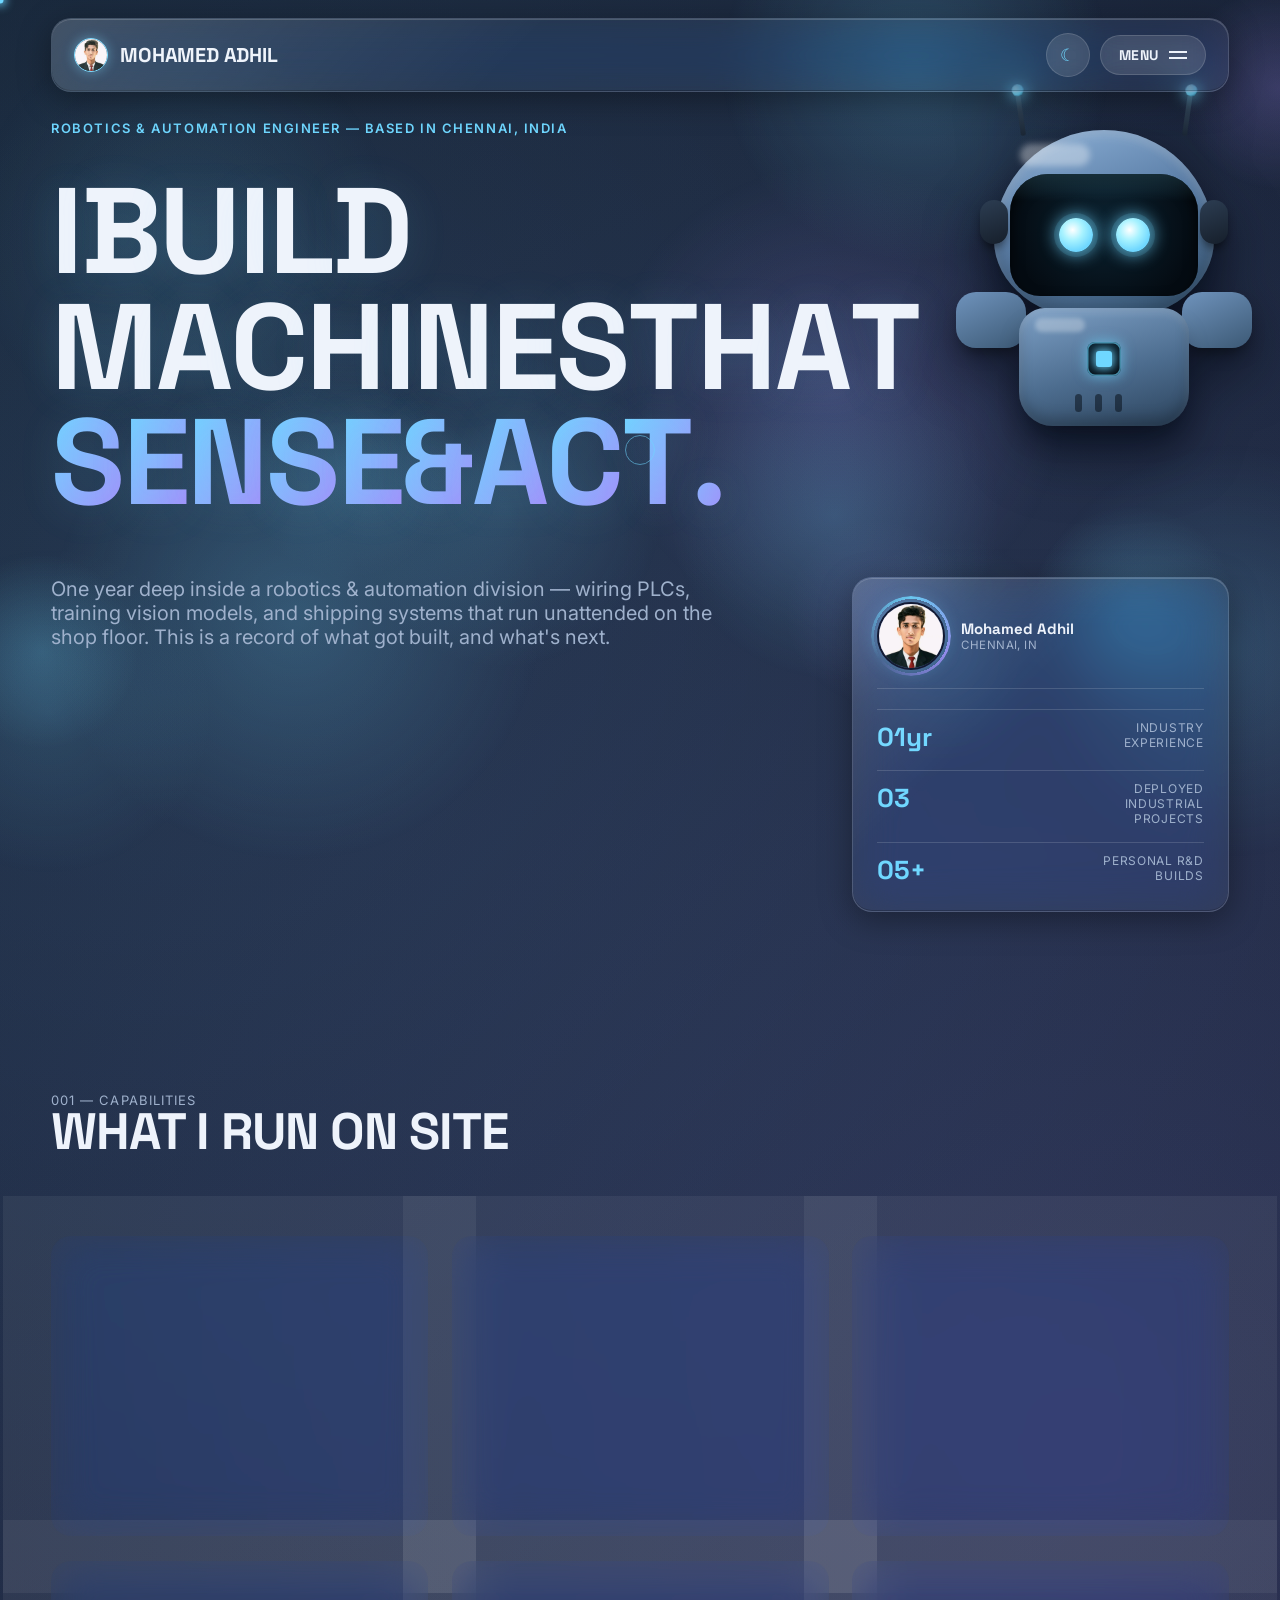
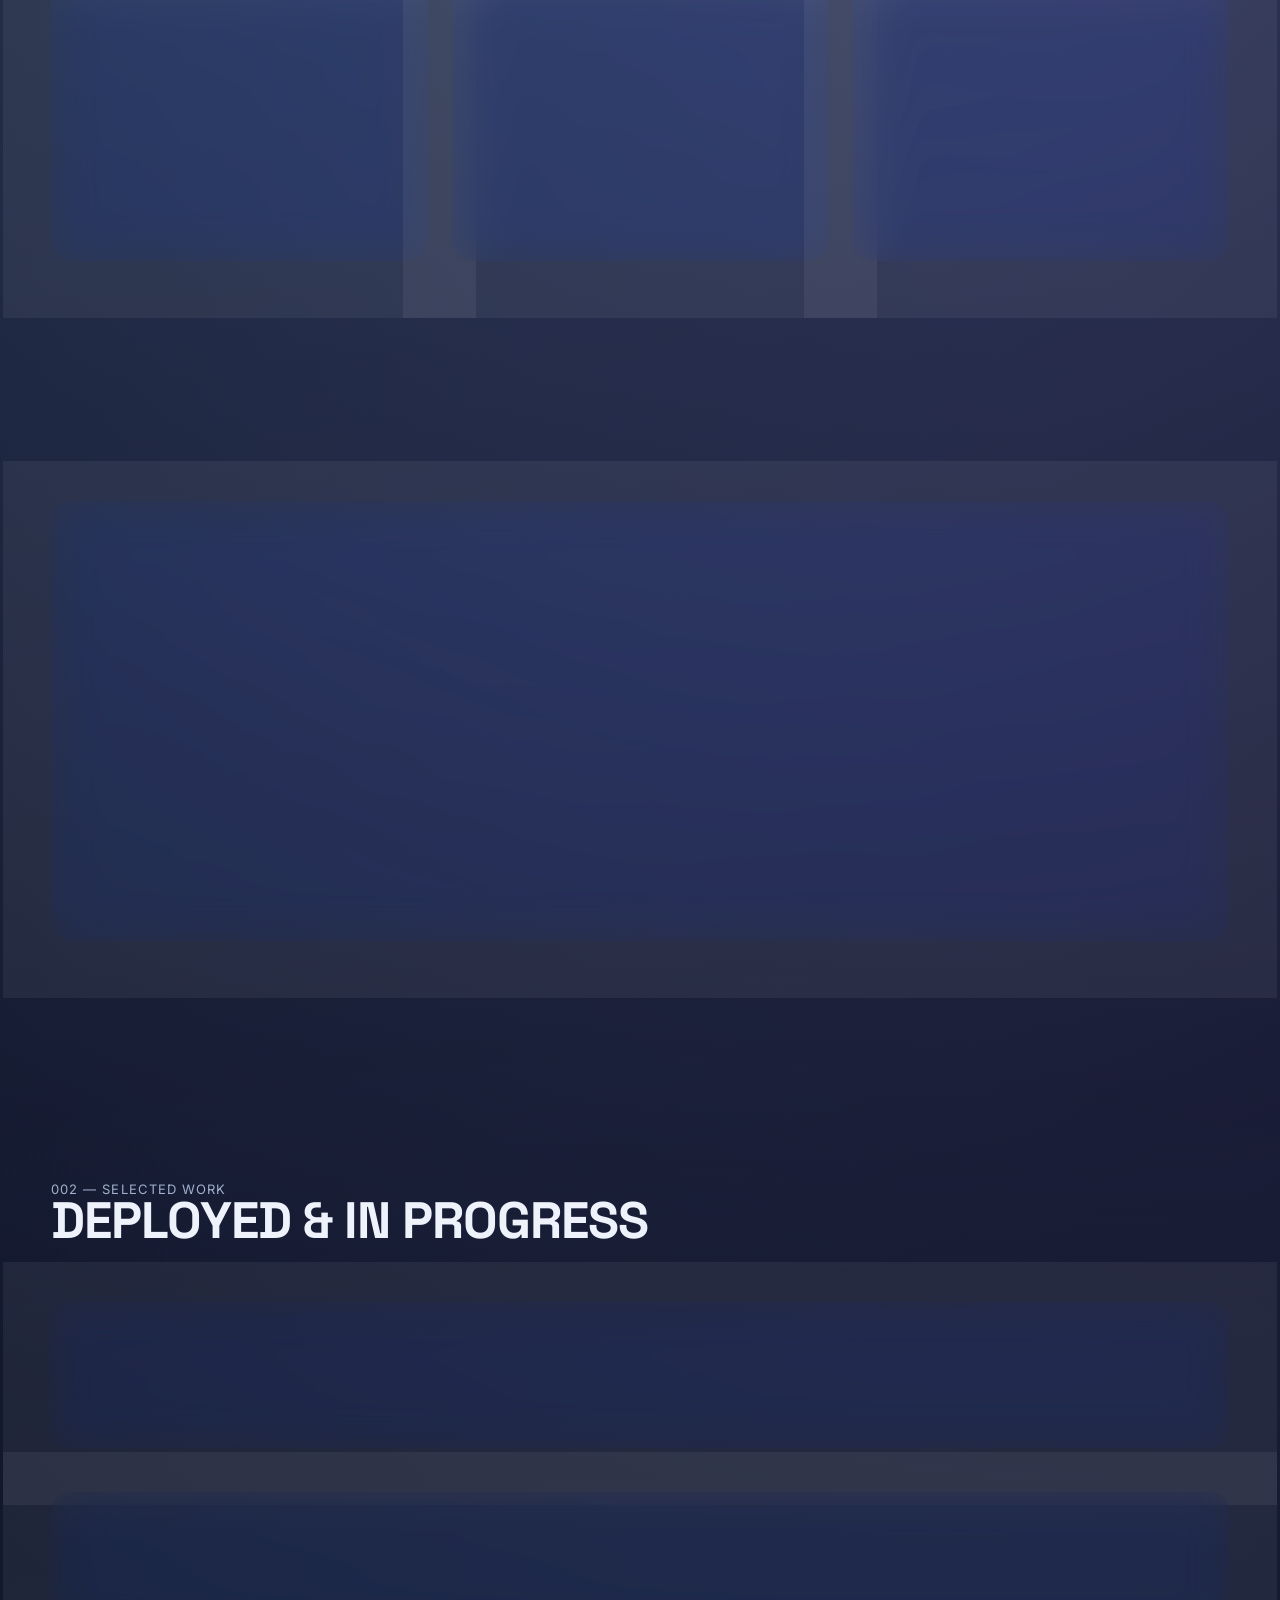
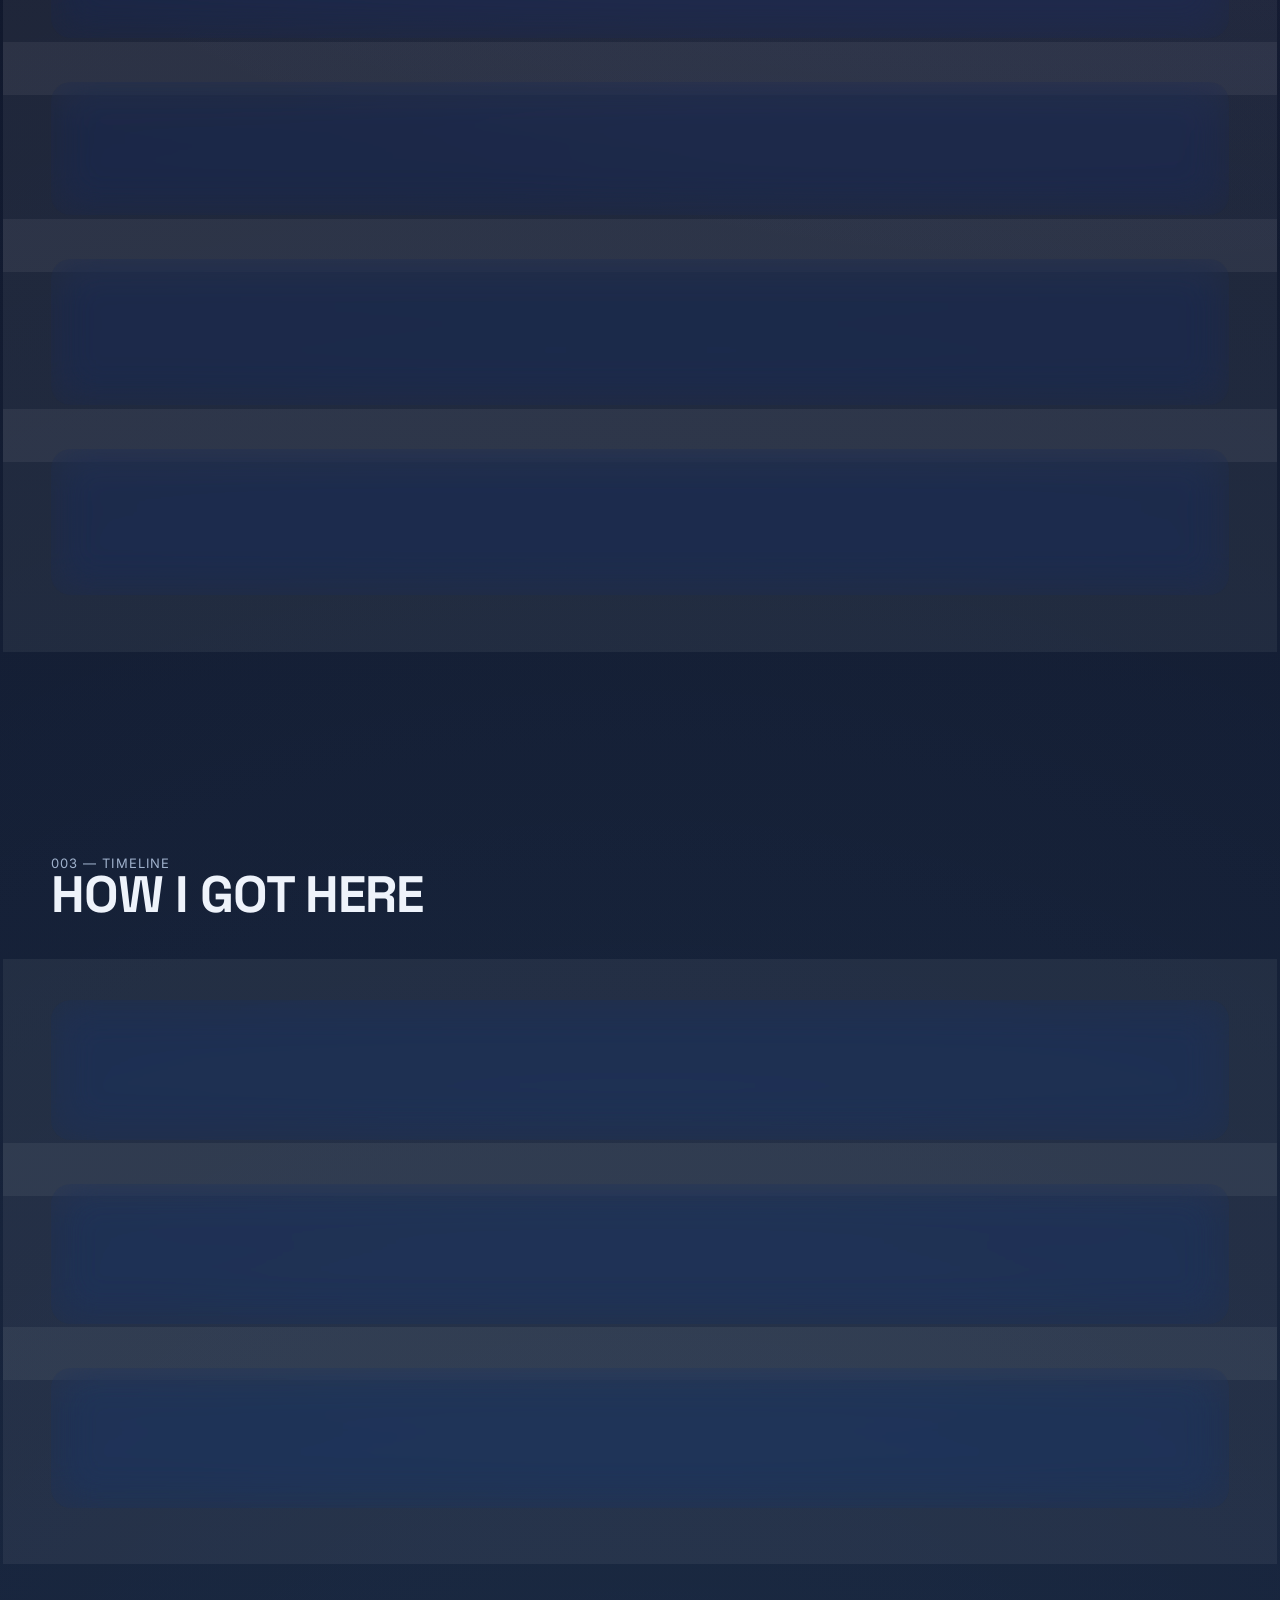
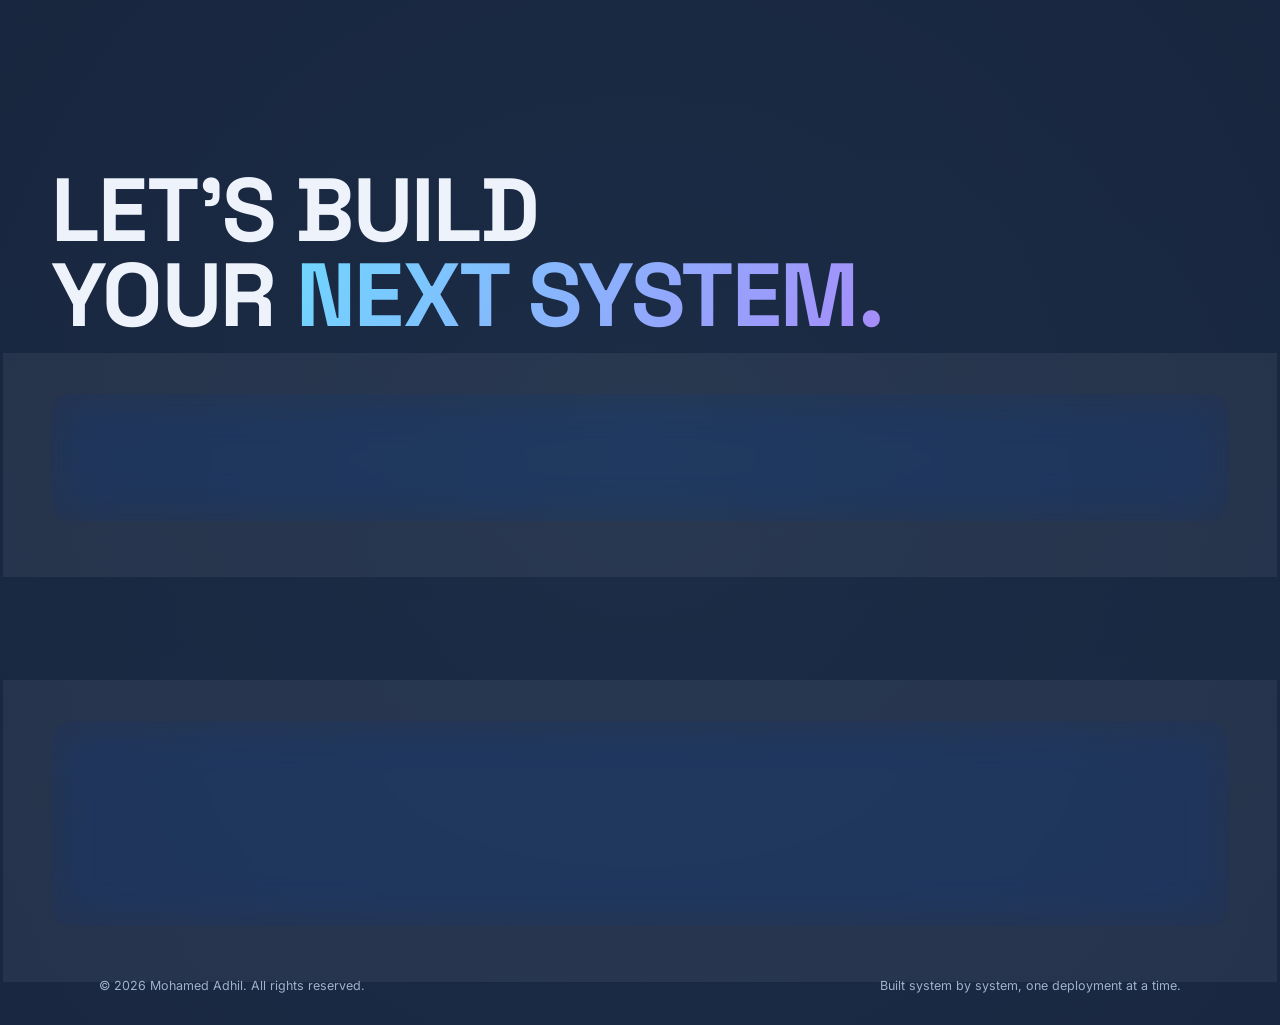
==== commit 49e64700: "Updated Projects" ====
--- a/index.html
+++ b/index.html
@@ -254,6 +254,95 @@
     padding-top:120px;
     padding-bottom:60px;
   }
+
+  /* ---------- layered robot: sits in front of the headline ---------- */
+  .hero-robot{
+    position:absolute;
+    top:96px; right:2vw;
+    width:300px; height:340px;
+    z-index:6;
+    pointer-events:none;
+    perspective:1100px;
+  }
+  .robot-bob{
+    position:relative; width:100%; height:100%;
+    animation:rbBob 4.8s ease-in-out infinite;
+    filter:drop-shadow(0 22px 26px rgba(3,7,18,0.55));
+  }
+  .robot-tilt{
+    position:relative; width:100%; height:100%;
+    transform-style:preserve-3d;
+  }
+  @keyframes rbBob{ 0%,100%{ transform:translateY(0); } 50%{ transform:translateY(-14px); } }
+
+  .rb-antenna{ position:absolute; top:-4px; width:5px; height:44px; border-radius:3px; background:linear-gradient(#3a4f66,#1b2735); }
+  .rb-antenna.l{ left:64px; transform:rotate(-8deg); } .rb-antenna.r{ right:64px; transform:rotate(8deg); }
+  .rb-antenna-tip{ position:absolute; top:-8px; left:50%; width:12px; height:12px; margin-left:-6px; border-radius:50%;
+    background:radial-gradient(circle at 35% 30%, #b9f3ff, var(--accent) 60%, #0a5c78 100%);
+    box-shadow:0 0 14px 3px rgba(111,215,255,0.75); }
+
+  .rb-head{
+    position:absolute; left:50%; top:34px; width:220px; height:190px; margin-left:-110px;
+    border-radius:50% 50% 46% 46% / 58% 58% 42% 42%;
+    background:linear-gradient(160deg,#8fb3d9 0%, #5c7fa8 45%, #33526f 100%);
+    box-shadow:0 18px 30px -10px rgba(3,10,22,0.6), inset 0 -10px 20px rgba(0,0,0,0.22), inset 0 6px 10px rgba(255,255,255,0.18);
+  }
+  .rb-head-hl{ position:absolute; top:14px; left:26px; width:70px; height:22px; border-radius:20px; background:rgba(255,255,255,0.35); filter:blur(3px); }
+  .rb-ear{ position:absolute; top:70px; width:28px; height:44px; border-radius:14px;
+    background:linear-gradient(160deg,#2c3d52,#161f2b); box-shadow:0 6px 10px -2px rgba(0,0,0,0.5); }
+  .rb-ear.l{ left:-14px; } .rb-ear.r{ right:-14px; }
+
+  .rb-visor{
+    position:absolute; left:16px; right:16px; top:44px; bottom:24px; border-radius:38px 38px 30px 30px;
+    background:radial-gradient(circle at 50% 40%,#0c2230,#040b12 78%);
+    box-shadow:inset 0 6px 14px rgba(0,0,0,0.7);
+    overflow:hidden;
+  }
+  .rb-scan{ position:absolute; left:0; right:0; height:22%; background:linear-gradient(rgba(111,215,255,0.18), transparent); animation:rbScan 3s linear infinite; }
+  @keyframes rbScan{ 0%{ top:-25%; } 100%{ top:110%; } }
+  .rb-eye{
+    position:absolute; top:50%; width:34px; height:34px; margin-top:-17px; border-radius:50%;
+    background:radial-gradient(circle at 40% 35%, #ffffff, #a7f2ff 35%, var(--accent) 70%);
+    box-shadow:0 0 0 5px rgba(111,215,255,0.14), 0 0 16px 4px rgba(111,215,255,0.65);
+    animation:rbBlink 5s ease-in-out infinite;
+  }
+  .rb-eye.l{ left:26%; } .rb-eye.r{ right:26%; }
+  @keyframes rbBlink{ 0%,92%,100%{ transform:scaleY(1); } 95%{ transform:scaleY(0.15); } }
+
+  .rb-shoulder{ position:absolute; top:196px; width:70px; height:56px; border-radius:20px;
+    background:linear-gradient(155deg,#6f93bc,#3c5975); box-shadow:0 10px 16px -6px rgba(0,0,0,0.5); }
+  .rb-shoulder.l{ left:2px; } .rb-shoulder.r{ right:2px; }
+
+  .rb-body{
+    position:absolute; left:50%; top:212px; width:170px; height:118px; margin-left:-85px;
+    border-radius:26px 26px 34px 34px;
+    background:linear-gradient(165deg,#7ea1c7 0%, #4c6c8e 55%, #2c435c 100%);
+    box-shadow:0 16px 24px -8px rgba(3,10,22,0.55), inset 0 -8px 14px rgba(0,0,0,0.22), inset 0 5px 8px rgba(255,255,255,0.14);
+  }
+  .rb-body-hl{ position:absolute; top:10px; left:16px; width:50px; height:14px; border-radius:14px; background:rgba(255,255,255,0.28); filter:blur(2px); }
+  .rb-emblem{
+    position:absolute; left:50%; top:34px; width:34px; height:34px; margin-left:-17px; border-radius:8px;
+    background:linear-gradient(160deg,#0c2230,#040b12);
+    box-shadow:0 0 12px 2px rgba(111,215,255,0.5), inset 0 0 0 1.5px rgba(111,215,255,0.6);
+  }
+  .rb-emblem::before{
+    content:''; position:absolute; inset:9px; border-radius:3px;
+    background:var(--accent); box-shadow:0 0 8px 2px rgba(111,215,255,0.85);
+  }
+  .rb-vent{ position:absolute; bottom:14px; width:7px; height:18px; border-radius:4px; background:rgba(4,10,18,0.5); }
+  .rb-vent:nth-child(3){ left:56px; } .rb-vent:nth-child(4){ left:76px; } .rb-vent:nth-child(5){ left:96px; }
+
+  @media (max-width:900px){
+    .hero-robot{ top:66px; right:3vw; width:190px; height:216px; }
+  }
+  @media (max-width:640px){
+    .hero-robot{ top:56px; right:1vw; width:150px; height:170px; z-index:6; }
+    .hero h1{ padding-right:118px; }
+  }
+  @media (prefers-reduced-motion: reduce){
+    .robot-bob, .rb-eye, .rb-scan{ animation:none; }
+  }
+
   .hero-eyebrow{
     grid-column:1/13;
     font-size:13px;
@@ -352,50 +441,6 @@
     color:var(--muted);
     max-width:14ch;
     text-align:right;
-  }
-
-  /* ROBOT RIG — replaces the old "open to work" badge */
-  .robot-rig{
-    position:absolute;
-    top:120px;
-    right:4vw;
-    width:190px;
-    height:210px;
-    z-index:5;
-    perspective:900px;
-  }
-  .robot-tilt{
-    position:relative;
-    width:100%;
-    height:100%;
-    transform-style:preserve-3d;
-  }
-  .robot-shadow{
-    position:absolute; left:50%; bottom:2px; width:120px; height:18px;
-    background:radial-gradient(ellipse, rgba(0,0,0,0.4), transparent 70%);
-    transform:translateX(-50%); border-radius:50%;
-  }
-  .r-antenna{position:absolute; top:0; left:50%; width:4px; height:26px; margin-left:-2px; background:linear-gradient(#9aa7b5,#5c6875); border-radius:3px;}
-  .r-antenna-tip{position:absolute; top:-7px; left:50%; width:13px; height:13px; margin-left:-6.5px; border-radius:50%; background:radial-gradient(circle at 35% 30%, #9fe8ff, var(--accent) 65%, #2a8fb0 100%); box-shadow:0 0 14px 3px rgba(111,215,255,0.6);}
-  .r-head{position:absolute; left:50%; top:22px; width:118px; height:100px; margin-left:-59px; border-radius:36px; background:linear-gradient(155deg,#fbfcfd 0%, #dbe2e6 55%, #b7c0c7 100%); box-shadow:0 14px 24px -8px rgba(0,0,0,0.45), inset 0 -8px 14px rgba(0,0,0,0.10);}
-  .r-head-hl{position:absolute; top:9px; left:14px; width:38px; height:15px; border-radius:16px; background:rgba(255,255,255,0.7); filter:blur(2px);}
-  .r-visor{position:absolute; inset:14px 12px; border-radius:24px; background:radial-gradient(circle at 50% 40%,#1c2530,#04070a 78%); box-shadow:inset 0 4px 8px rgba(0,0,0,0.6);}
-  .r-eye{position:absolute; top:50%; width:13px; height:13px; margin-top:-6.5px; border-radius:50%; background:radial-gradient(circle at 35% 30%,#ffffff,#cfe9ff 45%, var(--accent) 85%); box-shadow:0 0 9px 2px rgba(111,215,255,0.65); animation:robotBlink 4.8s ease-in-out infinite;}
-  .r-eye.l{left:26%;} .r-eye.r{right:26%;}
-  @keyframes robotBlink{0%,92%,100%{transform:scaleY(1);}95%{transform:scaleY(0.15);}}
-  .r-body{position:absolute; left:50%; top:112px; width:104px; height:64px; margin-left:-52px; border-radius:26px 26px 16px 16px; background:linear-gradient(160deg,#f3f6f8 0%, #cfd8de 55%, #aeb9c0 100%); box-shadow:0 10px 20px -6px rgba(0,0,0,0.4), inset 0 -6px 10px rgba(0,0,0,0.10);}
-  .r-body-hl{position:absolute; top:7px; left:10px; width:32px; height:11px; border-radius:14px; background:rgba(255,255,255,0.6); filter:blur(2px);}
-  .r-vent{position:absolute; bottom:12px; width:5px; height:14px; border-radius:3px; background:rgba(0,0,0,0.16);}
-  .r-vent:nth-child(2){left:40px;} .r-vent:nth-child(3){left:52px;} .r-vent:nth-child(4){left:64px;}
-  .r-core{position:absolute; left:50%; top:130px; width:26px; height:26px; margin-left:-13px; border-radius:50%; background:radial-gradient(circle at 35% 30%,#c9fbe0,var(--accent) 60%,#1f7f97 100%); box-shadow:0 0 12px 3px rgba(111,215,255,0.55); animation:robotPulse 2.6s ease-in-out infinite;}
-  @keyframes robotPulse{0%,100%{opacity:0.85;}50%{opacity:0.45;}}
-  .r-arm{position:absolute; top:120px; width:10px; height:44px; border-radius:6px; background:linear-gradient(#d7dde3,#aeb9c0);}
-  .r-arm.l{left:14px; transform:rotate(18deg);} .r-arm.r{right:14px; transform:rotate(-24deg);}
-  .r-leg{position:absolute; top:172px; width:12px; height:30px; border-radius:6px; background:linear-gradient(#c7cfd6,#9ba5ad);}
-  .r-leg.l{left:60px;} .r-leg.r{right:60px;}
-
-  @media (prefers-reduced-motion: reduce){
-    .robot-tilt, .r-eye, .r-core{animation:none;}
   }
 
   section{padding:120px 0;position:relative;z-index:2;}
@@ -688,6 +733,10 @@
   }
 
   @media (max-width:860px){
+    /* bug fix: heavy blur(22px)+saturate() on dozens of stacked glass panels
+       is a common source of scroll jank on phone GPUs; lighten it here. */
+    .glass{ backdrop-filter:blur(10px) saturate(120%); -webkit-backdrop-filter:blur(10px) saturate(120%); }
+
     .grid12{grid-template-columns:repeat(4,1fr);gap:16px;padding:0 6vw;}
     .wrap{padding:0 6vw;}
     .hero-eyebrow,.hero h1,.hero-sub,.hero-stats,.section-head,.manifesto-block,
@@ -697,7 +746,6 @@
     .hero-portrait{width:100%;border-bottom:none;margin-bottom:0;padding-bottom:0;}
     .stat{flex-direction:column;gap:4px;min-width:120px;border-top:none;padding-top:0;}
     .stat span{text-align:left;}
-    .robot-rig{top:96px; right:6vw; transform:scale(0.62); transform-origin:top right;}
     .project-status,.project-name,.project-desc,.project-tags{grid-column:span 4;text-align:left;}
     .project-tags{margin-top:6px;}
     .timeline-date,.timeline-role,.timeline-desc{grid-column:span 4;}
@@ -716,6 +764,33 @@
     .brand-avatar{width:26px;height:26px;}
     .menu-toggle{padding:9px 14px; font-size:12px;}
   }
+
+  /* ---------- scroll-triggered reveal animations ---------- */
+  .reveal{
+    opacity:0;
+    transform:translateY(28px);
+    transition:opacity .7s cubic-bezier(.2,.8,.2,1), transform .7s cubic-bezier(.2,.8,.2,1);
+  }
+  .reveal.in{opacity:1; transform:translateY(0);}
+  .reveal-stagger.in{transition-delay:var(--reveal-delay, 0s);}
+  @media (prefers-reduced-motion: reduce){
+    .reveal{opacity:1; transform:none; transition:none;}
+  }
+  /* ---------- cursor trace: glow dot + lagging ring (desktop only) ---------- */
+  body.custom-cursor, body.custom-cursor a, body.custom-cursor button{ cursor:none; }
+  #cursorDot{
+    position:fixed; top:0; left:0; width:7px; height:7px; border-radius:50%;
+    background:var(--accent); box-shadow:0 0 10px 2px var(--accent);
+    pointer-events:none; z-index:999; transform:translate3d(-50%,-50%,0);
+  }
+  #cursorRing{
+    position:fixed; top:0; left:0; width:30px; height:30px; border-radius:50%;
+    border:1.5px solid var(--accent); opacity:0.55;
+    pointer-events:none; z-index:998; transform:translate3d(-50%,-50%,0);
+    transition:width .18s ease, height .18s ease, border-color .18s ease, opacity .18s ease;
+  }
+  #cursorRing.hover{ width:48px; height:48px; border-color:var(--accent-2); opacity:0.85; }
+  @media (max-width:900px), (hover:none){ #cursorDot, #cursorRing{ display:none; } }
 </style>
 </head>
 <body>
@@ -725,7 +800,7 @@
 <div class="topbar glass">
   <div class="brand">
     <span class="brand-avatar"><img src="[data-uri]" alt="Mohamed Adhil"/></span>
-    MOHAMED<span>.</span>ADHIL
+    MOHAMED ADHIL
   </div>
   <div style="display:flex; align-items:center; gap:10px;">
     <button class="theme-toggle" id="themeToggle" aria-label="Toggle light and dark theme" title="Toggle theme">
@@ -740,7 +815,7 @@
 
 <div class="overlay" id="overlay">
   <div class="overlay-top">
-    <div class="brand" style="color:var(--ink)">MOHAMED<span style="color:var(--accent)">.</span>ADHIL</div>
+    <div class="brand" style="color:var(--ink)">MOHAMED ADHIL</div>
     <button class="overlay-close" id="menuClose">Close ✕</button>
   </div>
   <nav>
@@ -758,29 +833,34 @@
 </div>
 
 <section class="hero">
-  <div class="robot-rig" id="robotRig">
+  <div class="hero-robot" id="robotRig">
+    <div class="robot-bob">
     <div class="robot-tilt" id="robotTilt">
-      <div class="robot-shadow"></div>
-      <div class="r-antenna"><span class="r-antenna-tip"></span></div>
-      <div class="r-head">
-        <span class="r-head-hl"></span>
-        <div class="r-visor">
-          <div class="r-eye l"></div>
-          <div class="r-eye r"></div>
+      <div class="rb-antenna l"><span class="rb-antenna-tip"></span></div>
+      <div class="rb-antenna r"><span class="rb-antenna-tip"></span></div>
+      <div class="rb-head">
+        <span class="rb-head-hl"></span>
+        <div class="rb-ear l"></div>
+        <div class="rb-ear r"></div>
+        <div class="rb-visor">
+          <span class="rb-scan"></span>
+          <div class="rb-eye l"></div>
+          <div class="rb-eye r"></div>
         </div>
       </div>
-      <div class="r-arm l"></div><div class="r-arm r"></div>
-      <div class="r-body">
-        <span class="r-body-hl"></span>
-        <span class="r-vent"></span><span class="r-vent"></span><span class="r-vent"></span>
-      </div>
-      <div class="r-core"></div>
-      <div class="r-leg l"></div><div class="r-leg r"></div>
+      <div class="rb-shoulder l"></div>
+      <div class="rb-shoulder r"></div>
+      <div class="rb-body">
+        <span class="rb-body-hl"></span>
+        <div class="rb-emblem"></div>
+        <span class="rb-vent"></span><span class="rb-vent"></span><span class="rb-vent"></span>
+      </div>
+    </div>
     </div>
   </div>
   <div class="grid12">
     <div class="hero-eyebrow">Robotics &amp; Automation Engineer — Based in Chennai, India</div>
-    <h1 id="heroTitle">I  build<br>machines that<br><span class="line2">sense &amp; act.</span></h1>
+    <h1 id="heroTitle">I build<br>machines that<br><span class="line2">sense &amp; act.</span></h1>
     <p class="hero-sub">One year deep inside a robotics &amp; automation division — wiring PLCs, training vision models, and shipping systems that run unattended on the shop floor. This is a record of what got built, and what's next.</p>
     <div class="hero-stats glass">
       <div class="hero-portrait">
@@ -796,49 +876,49 @@
 
 <section id="skills">
   <div class="grid12">
-    <div class="section-head">
+    <div class="section-head reveal">
       <div>
         <div class="section-num">001 — Capabilities</div>
         <h2 class="section-title">What I run on site</h2>
       </div>
     </div>
 
-    <div class="skill-card glass">
+    <div class="skill-card glass reveal">
       <div class="num">/ 01</div>
       <h3>PLC &amp; Control Systems</h3>
       <p>Ladder logic and structured text for line control, PLC-to-actuator interfacing, and rejection logic on live production cells.</p>
       <div class="skill-tags"><span>TIA Portal</span><span>S7-1200</span><span>PROFINET / OPC-UA</span></div>
     </div>
 
-    <div class="skill-card glass">
+    <div class="skill-card glass reveal">
       <div class="num">/ 02</div>
       <h3>AI &amp; Computer Vision</h3>
       <p>Defect detection and segmentation models trained and deployed against real production-line footage, not just notebooks.</p>
       <div class="skill-tags"><span>YOLOv8 / v11</span><span>MobileSAM</span><span>OpenCV / MediaPipe</span></div>
     </div>
 
-    <div class="skill-card glass">
+    <div class="skill-card glass reveal">
       <div class="num">/ 03</div>
       <h3>Industrial IoT &amp; Edge</h3>
       <p>Edge gateways streaming live PLC data into dashboards and databases across dozens of machines simultaneously.</p>
       <div class="skill-tags"><span>SIMATIC IOT2050</span><span>Node-RED</span><span>PostgreSQL</span></div>
     </div>
 
-    <div class="skill-card glass">
+    <div class="skill-card glass reveal">
       <div class="num">/ 04</div>
       <h3>Embedded &amp; Firmware</h3>
       <p>Microcontroller sensor integration and Modbus communication for custom automation hardware built from scratch.</p>
       <div class="skill-tags"><span>ESP32</span><span>Arduino</span><span>Modbus TCP</span></div>
     </div>
 
-    <div class="skill-card glass">
+    <div class="skill-card glass reveal">
       <div class="num">/ 05</div>
       <h3>Robotics &amp; Simulation</h3>
       <p>Working toward robotics research — ROS2 packages, simulation environments, and the fundamentals of motion planning.</p>
       <div class="skill-tags"><span>ROS2 Jazzy</span><span>Gazebo</span><span>Python</span></div>
     </div>
 
-    <div class="skill-card glass">
+    <div class="skill-card glass reveal">
       <div class="num">/ 06</div>
       <h3>Software &amp; Dashboards</h3>
       <p>Full-stack glue connecting PLCs, sensors, and databases to interfaces people actually use on the floor.</p>
@@ -849,7 +929,7 @@
 
 <section class="manifesto">
   <div class="grid12">
-    <div class="manifesto-block glass">
+    <div class="manifesto-block glass reveal">
       <p>Automation isn't a demo on a trade-show floor. <span>It's the PLC that never drops a cycle</span>, the vision model that catches the defect a human eye would miss, the dashboard that tells you before the machine has to. I don't build for the pitch — <span>I build for the shift that has to run without me.</span></p>
     </div>
   </div>
@@ -857,7 +937,7 @@
 
 <section id="work">
   <div class="grid12">
-    <div class="section-head">
+    <div class="section-head reveal">
       <div>
         <div class="section-num">002 — Selected Work</div>
         <h2 class="section-title">Deployed &amp; in progress</h2>
@@ -865,31 +945,31 @@
     </div>
   </div>
   <div class="grid12 projects" style="padding-top:0;">
-    <div class="project-row glass">
+    <div class="project-row glass reveal">
       <div class="project-status">Deployed</div>
       <div class="project-name">AI Insole Quality Inspection</div>
       <div class="project-desc">Dual-sided defect detection combining YOLOv8/YOLOv11 with a stepper-driven flip mechanism and direct S7-1200 rejection control.</div>
       <div class="project-tags">Vision / PLC</div>
     </div>
-    <div class="project-row glass">
+    <div class="project-row glass reveal">
       <div class="project-status">Deployed</div>
       <div class="project-name">Pallet Dimensioning System</div>
       <div class="project-desc">RealSense depth capture with MobileSAM segmentation and YOLO detection for fully automated pallet measurement.</div>
       <div class="project-tags">Computer Vision</div>
     </div>
-    <div class="project-row glass">
+    <div class="project-row glass reveal">
       <div class="project-status">Deployed</div>
       <div class="project-name">43-Machine Data Pipeline</div>
       <div class="project-desc">Plant-wide S7-1200 → IOT2050 → Node-RED → PostgreSQL pipeline feeding a live monitoring dashboard.</div>
       <div class="project-tags">IIoT</div>
     </div>
-    <div class="project-row glass">
+    <div class="project-row glass reveal">
       <div class="project-status wip">Personal R&amp;D</div>
       <div class="project-name">Voice-Controlled PLC Dashboard</div>
       <div class="project-desc">Flask + Socket.IO dashboard issuing voice-triggered writes to PLC memory bits over python-snap7.</div>
       <div class="project-tags">Software</div>
     </div>
-    <div class="project-row glass">
+    <div class="project-row glass reveal">
       <div class="project-status wip">Personal R&amp;D</div>
       <div class="project-name">Gesture-Controlled Spider Robot</div>
       <div class="project-desc">FastAPI + MediaPipe + Three.js simulator translating hand gestures into legged-robot motion in real time.</div>
@@ -900,14 +980,14 @@
 
 <section id="experience">
   <div class="grid12">
-    <div class="section-head">
+    <div class="section-head reveal">
       <div>
         <div class="section-num">003 — Timeline</div>
         <h2 class="section-title">How I got here</h2>
       </div>
     </div>
 
-    <div class="timeline-item glass">
+    <div class="timeline-item glass reveal">
       <div class="timeline-date">Oct 2025 — Now</div>
       <div class="timeline-role">
         <h3>Robotics &amp; Automation Engineer</h3>
@@ -916,7 +996,7 @@
       <div class="timeline-desc">Own the controls and AI-vision side of production-floor projects — PLC programming, IIoT data pipelines, and YOLO-based inspection systems running on live output. Also mentor engineering interns.</div>
     </div>
 
-    <div class="timeline-item glass">
+    <div class="timeline-item glass reveal">
       <div class="timeline-date">Aug — Oct 2025</div>
       <div class="timeline-role">
         <h3>Implementation Trainee</h3>
@@ -925,7 +1005,7 @@
       <div class="timeline-desc">Implemented and commissioned an industrial pick-and-place robot cell — installation, teach-pendant programming, calibration, and operational validation for material handling.</div>
     </div>
 
-    <div class="timeline-item glass">
+    <div class="timeline-item glass reveal">
       <div class="timeline-date">Jul — Aug 2023</div>
       <div class="timeline-role">
         <h3>Engineering Intern</h3>
@@ -938,8 +1018,8 @@
 
 <section id="contact">
   <div class="grid12 cta">
-    <h2 class="cta-title">Let's build<br>your <span>next system.</span></h2>
-    <div class="cta-row glass">
+    <h2 class="cta-title reveal">Let's build<br>your <span>next system.</span></h2>
+    <div class="cta-row glass reveal">
       <a href="mailto:mohamedadhilvsi@gmail.com" class="cta-btn">Start a project →</a>
       <div class="cta-contact">
         <div><span>Email</span><a href="mailto:mohamedadhilvsi@gmail.com">mohamedadhilvsi@gmail.com</a></div>
@@ -952,7 +1032,7 @@
 
 <footer>
   <div class="grid12">
-    <div class="footer-top glass">
+    <div class="footer-top glass reveal">
       <div class="footer-brand">
         <div class="display">Mohamed Adhil</div>
         <p>Robotics &amp; automation engineer bridging PLC control and AI vision on the shop floor.</p>
@@ -1018,32 +1098,53 @@
     setTheme(htmlEl.getAttribute('data-theme') === 'light' ? 'dark' : 'light');
   });
 
-  /* ---------- robot mascot: tracks the cursor / finger in 3D ---------- */
+  /* ---------- layered hero robot: subtle cursor tilt (desktop only, single element, cheap) ---------- */
   (function(){
     var tilt = document.getElementById('robotTilt');
-    if(!tilt) return;
+    var canHover = window.matchMedia('(hover:hover) and (pointer:fine)').matches;
+    if(!tilt || reduceMotion || !canHover) return;
     var mx = 0, my = 0, curX = 0, curY = 0;
-    window.addEventListener('mousemove', function(ev){
-      mx = (ev.clientX / window.innerWidth - 0.5) * 2;
-      my = (ev.clientY / window.innerHeight - 0.5) * 2;
+    window.addEventListener('mousemove', function(e){
+      mx = (e.clientX / window.innerWidth - 0.5) * 2;
+      my = (e.clientY / window.innerHeight - 0.5) * 2;
     });
-    window.addEventListener('touchmove', function(ev){
-      if(ev.touches && ev.touches[0]){
-        mx = (ev.touches[0].clientX / window.innerWidth - 0.5) * 2;
-        my = (ev.touches[0].clientY / window.innerHeight - 0.5) * 2;
-      }
-    }, { passive:true });
-
-    var start = performance.now();
     function loop(){
       requestAnimationFrame(loop);
-      curX += (mx - curX) * 0.06;
-      curY += (my - curY) * 0.06;
-      var t = (performance.now() - start) / 1000;
-      var bob = Math.sin(t * 1.3) * 9;
-      tilt.style.transform = 'translateY(' + bob + 'px) rotateY(' + (curX*22) + 'deg) rotateX(' + (-curY*15) + 'deg)';
+      curX += (mx - curX) * 0.05;
+      curY += (my - curY) * 0.05;
+      tilt.style.transform = 'rotateY(' + (curX*10) + 'deg) rotateX(' + (-curY*8) + 'deg)';
     }
-    if(!reduceMotion){ loop(); }
+    loop();
+  })();
+
+  /* ---------- scroll-triggered reveal animations ---------- */
+  (function(){
+    var groups = [
+      { sel: '.skill-grid .skill-card', step: 90 },
+      { sel: '#work .project-grid .project-row, #work .projects .project-row', step: 70 },
+      { sel: '.timeline .timeline-item', step: 90 }
+    ];
+    groups.forEach(function(g){
+      document.querySelectorAll(g.sel).forEach(function(el, i){
+        el.classList.add('reveal-stagger');
+        el.style.setProperty('--reveal-delay', (i * g.step) + 'ms');
+      });
+    });
+
+    var revealEls = document.querySelectorAll('.reveal');
+    if(reduceMotion || !('IntersectionObserver' in window)){
+      revealEls.forEach(function(el){ el.classList.add('in'); });
+      return;
+    }
+    var io = new IntersectionObserver(function(entries){
+      entries.forEach(function(entry){
+        if(entry.isIntersecting){
+          entry.target.classList.add('in');
+          io.unobserve(entry.target);
+        }
+      });
+    }, { threshold: 0.15, rootMargin: '0px 0px -40px 0px' });
+    revealEls.forEach(function(el){ io.observe(el); });
   })();
 
   /* ---------- hero headline: letters light up as the cursor nears them ---------- */
@@ -1107,24 +1208,29 @@
   var canvas = document.getElementById('orb-field');
   var ctx = canvas.getContext('2d');
   var W, H, dpr;
-
+  var isSmallScreen = window.matchMedia('(max-width:900px)').matches;
+
+  // bug fix (major mobile perf issue): the canvas is position:fixed and only
+  // ever shows one viewport's worth of content, but its drawing buffer was
+  // being sized to the full page height (document.documentElement.scrollHeight).
+  // On a long page that meant redrawing a multi-thousand-pixel-tall bitmap
+  // every single frame -- the actual cause of the stutter/"sticking" on phones.
+  // Sizing it to the viewport instead makes the per-frame cost constant.
   function resize(){
-    dpr = Math.min(window.devicePixelRatio || 1, 2);
+    dpr = Math.min(window.devicePixelRatio || 1, isSmallScreen ? 1.5 : 2);
     W = window.innerWidth;
-    H = document.documentElement.scrollHeight;
+    H = window.innerHeight;
     canvas.width = W * dpr;
     canvas.height = H * dpr;
     ctx.setTransform(dpr,0,0,dpr,0,0);
   }
   resize();
   window.addEventListener('resize', resize);
-  // bug fix: canvas height was only ever re-measured on scroll, so late-loading
-  // webfonts that change document height left the bottom of the page uncovered.
-  window.addEventListener('load', resize);
-  if(document.fonts && document.fonts.ready){ document.fonts.ready.then(resize); }
+  window.addEventListener('orientationchange', resize);
 
   var colors = ['rgba(111,215,255,', 'rgba(167,139,250,', 'rgba(111,215,255,'];
-  var orbs = Array.from({length: 14}, function(){
+  var ORB_COUNT = isSmallScreen ? 7 : 14;
+  var orbs = Array.from({length: ORB_COUNT}, function(){
     return {
       x: Math.random() * W,
       y: Math.random() * H,
@@ -1162,15 +1268,31 @@
   // bug fix / accessibility: original animation ignored prefers-reduced-motion
   if(reduceMotion){ drawFrame(); } else { animate(); }
 
-  // bug fix: resize handler on scroll compared against a variable that was
-  // itself only updated inside resize(), so height changes were silently missed
-  var lastKnownScrollHeight = H;
-  window.addEventListener('scroll', function(){
-    if(document.documentElement.scrollHeight !== lastKnownScrollHeight){
-      resize();
-      lastKnownScrollHeight = H;
-    }
-  }, { passive:true });
+  /* ---------- cursor trace: glow dot + lagging reticle ring, desktop only ---------- */
+  (function(){
+    var canHover = window.matchMedia('(hover:hover) and (pointer:fine)').matches;
+    if(reduceMotion || !canHover) return;
+    document.body.classList.add('custom-cursor');
+    var dot = document.createElement('div'); dot.id = 'cursorDot';
+    var ring = document.createElement('div'); ring.id = 'cursorRing';
+    document.body.appendChild(ring); document.body.appendChild(dot);
+    var mx = innerWidth/2, my = innerHeight/2, rx = mx, ry = my;
+    window.addEventListener('mousemove', function(e){
+      mx = e.clientX; my = e.clientY;
+      dot.style.left = mx + 'px'; dot.style.top = my + 'px';
+    });
+    document.addEventListener('mouseover', function(e){
+      if(e.target.closest('a, button, .cta-btn, .skill-card, .project-row, .timeline-item')) ring.classList.add('hover');
+    });
+    document.addEventListener('mouseout', function(e){
+      if(e.target.closest('a, button, .cta-btn, .skill-card, .project-row, .timeline-item')) ring.classList.remove('hover');
+    });
+    (function ringLoop(){
+      rx += (mx - rx) * 0.18; ry += (my - ry) * 0.18;
+      ring.style.left = rx + 'px'; ring.style.top = ry + 'px';
+      requestAnimationFrame(ringLoop);
+    })();
+  })();
 </script>
 
 </body>
